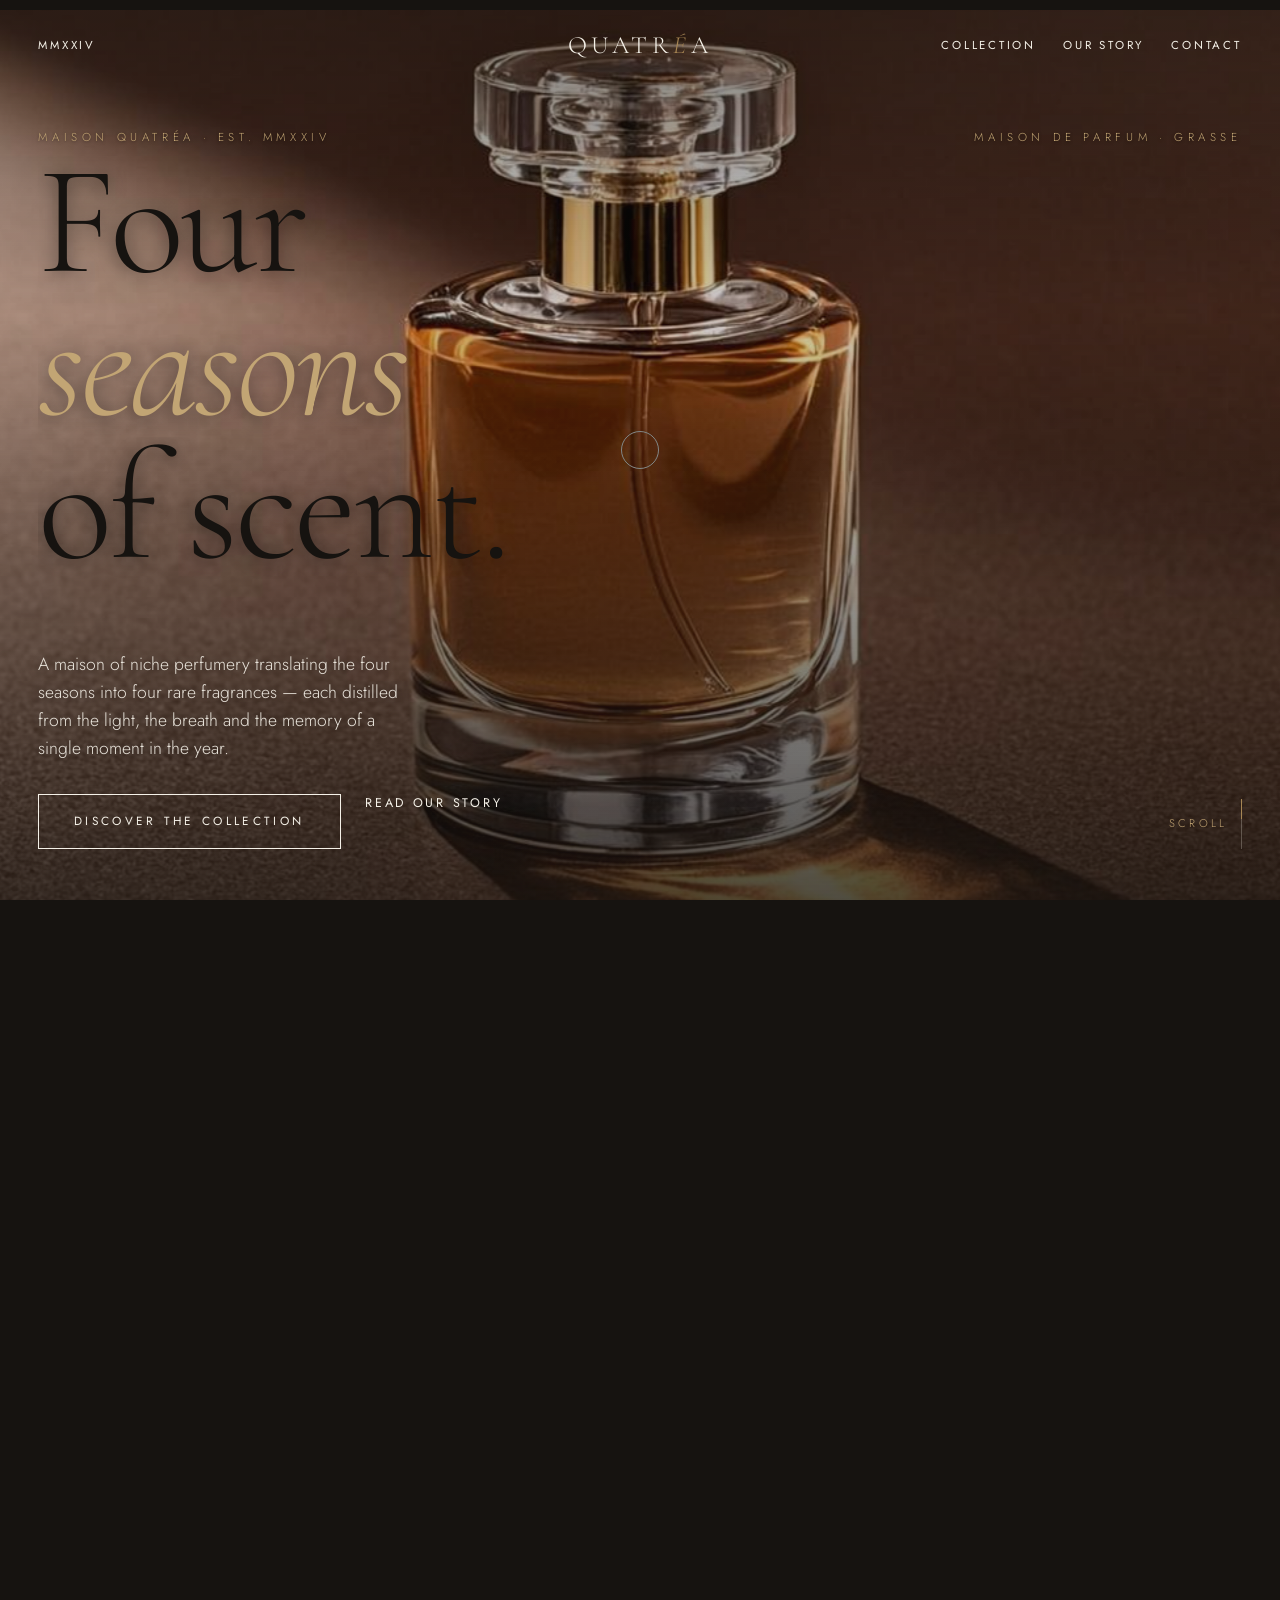
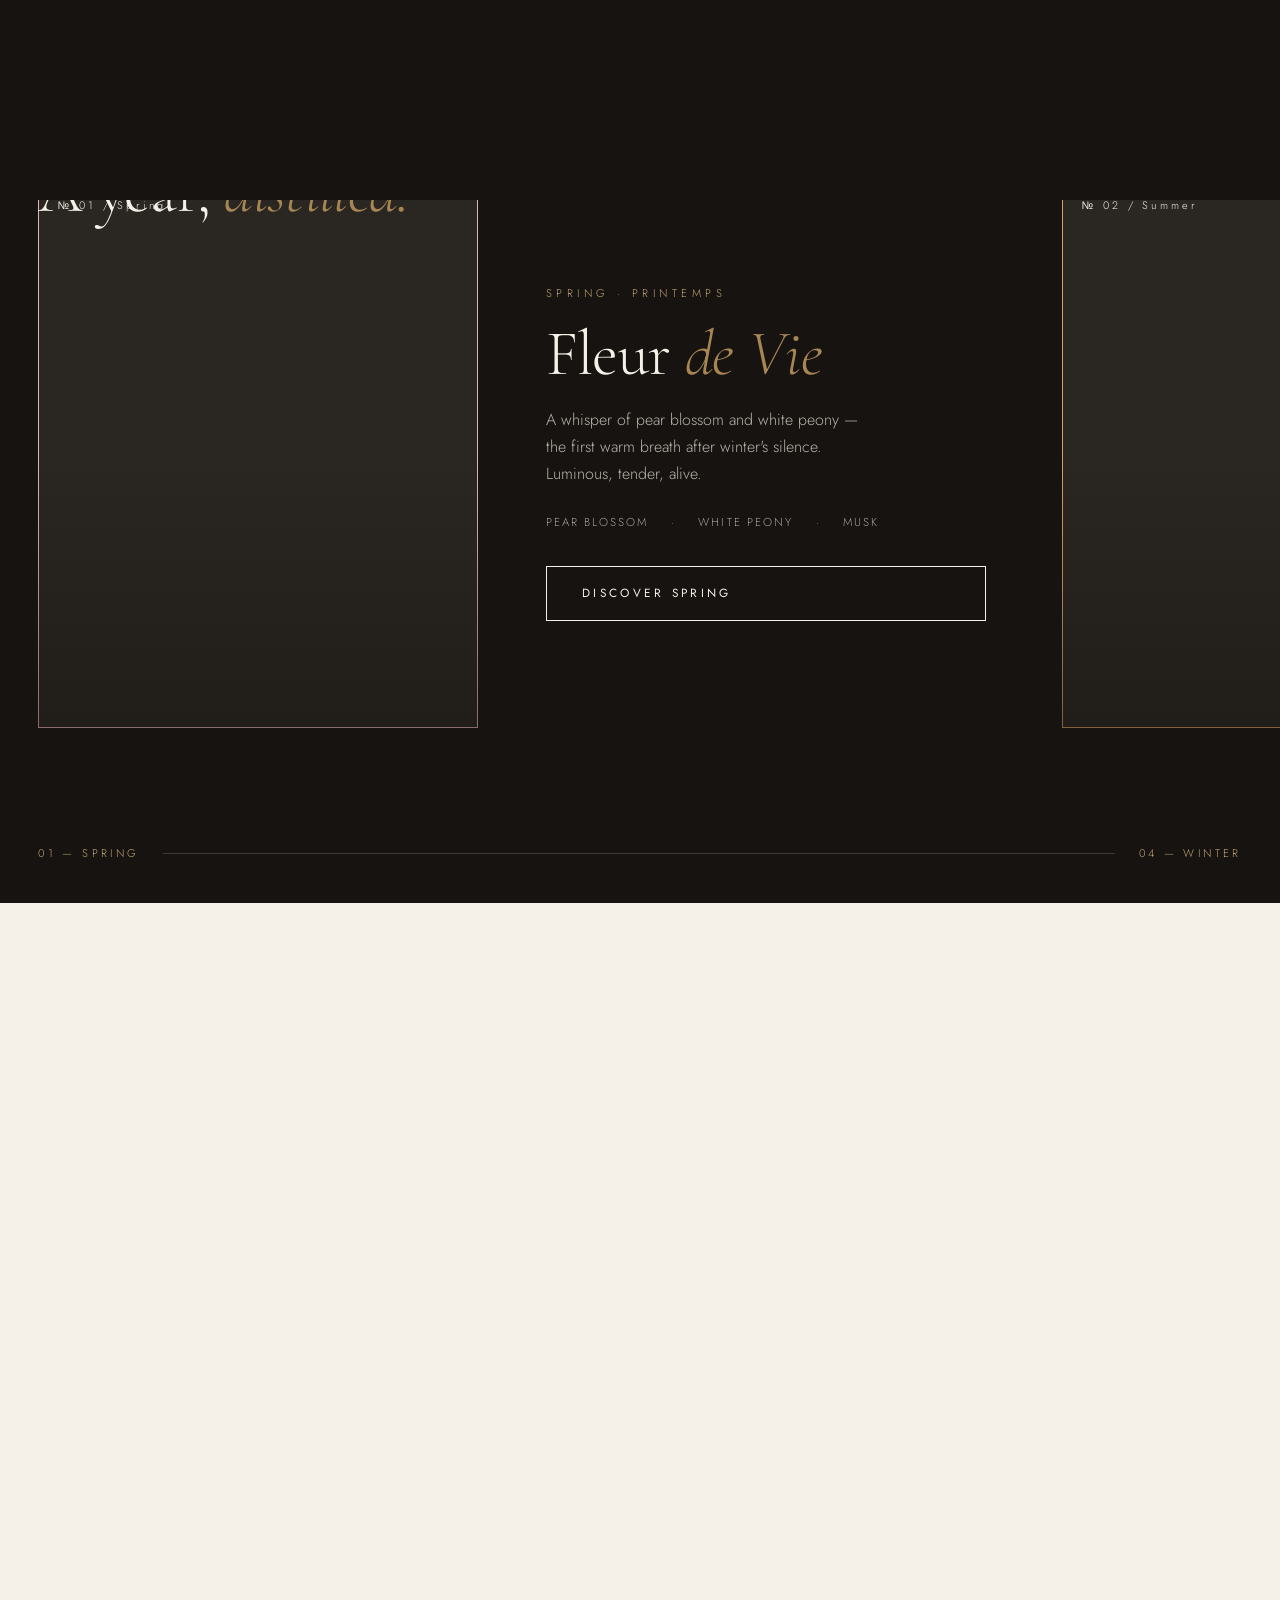
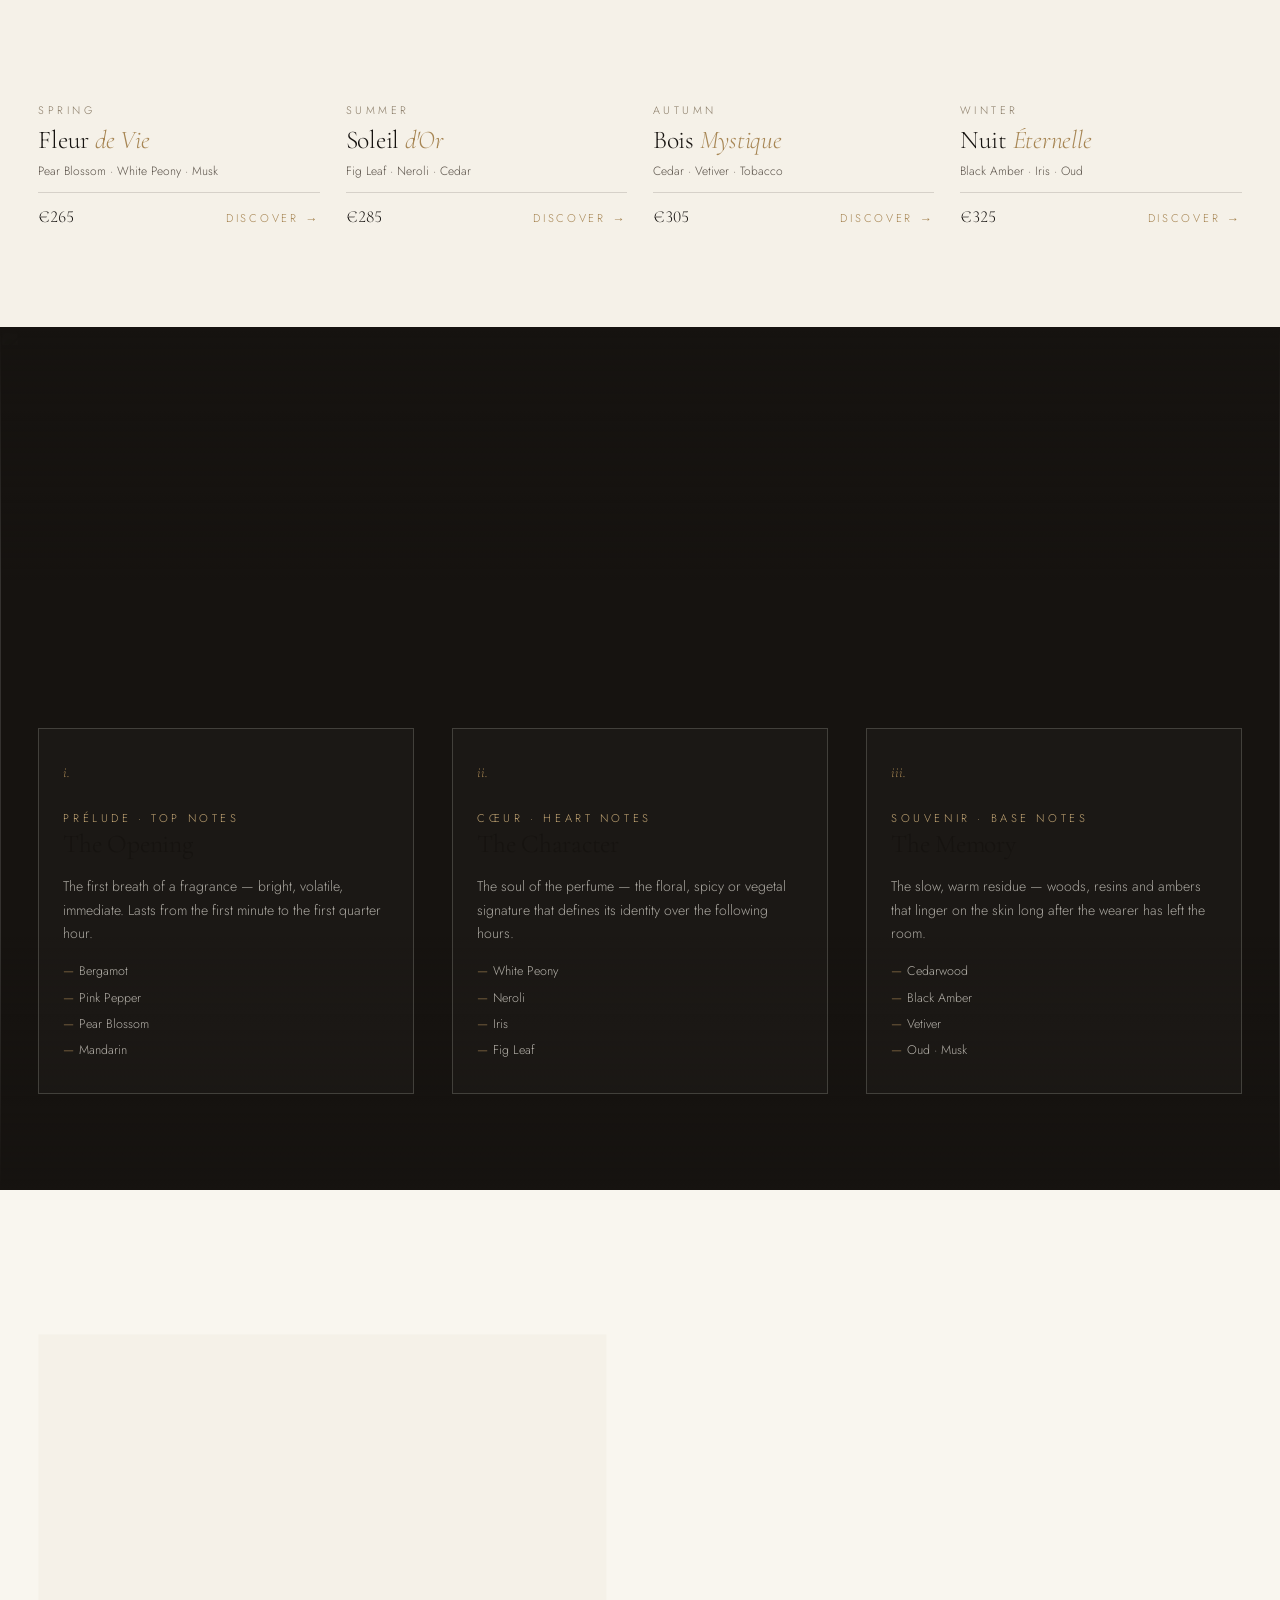
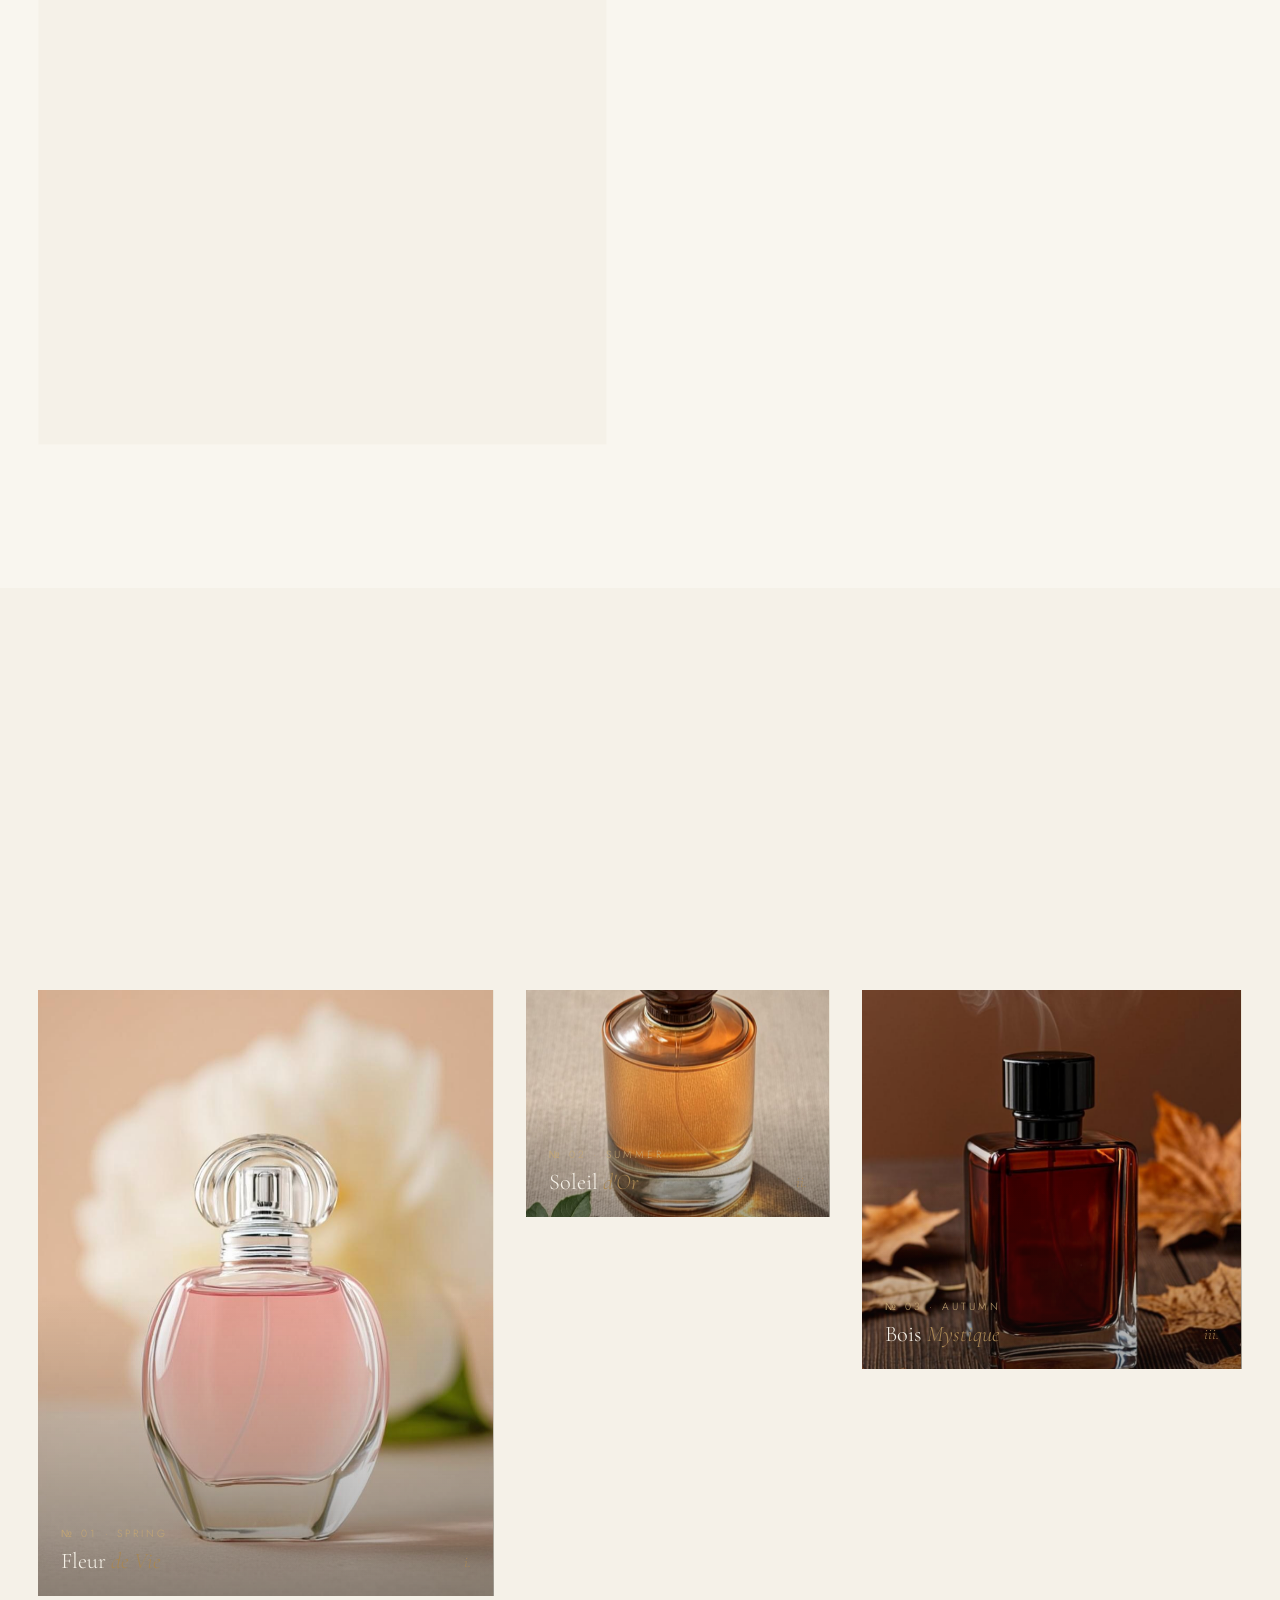
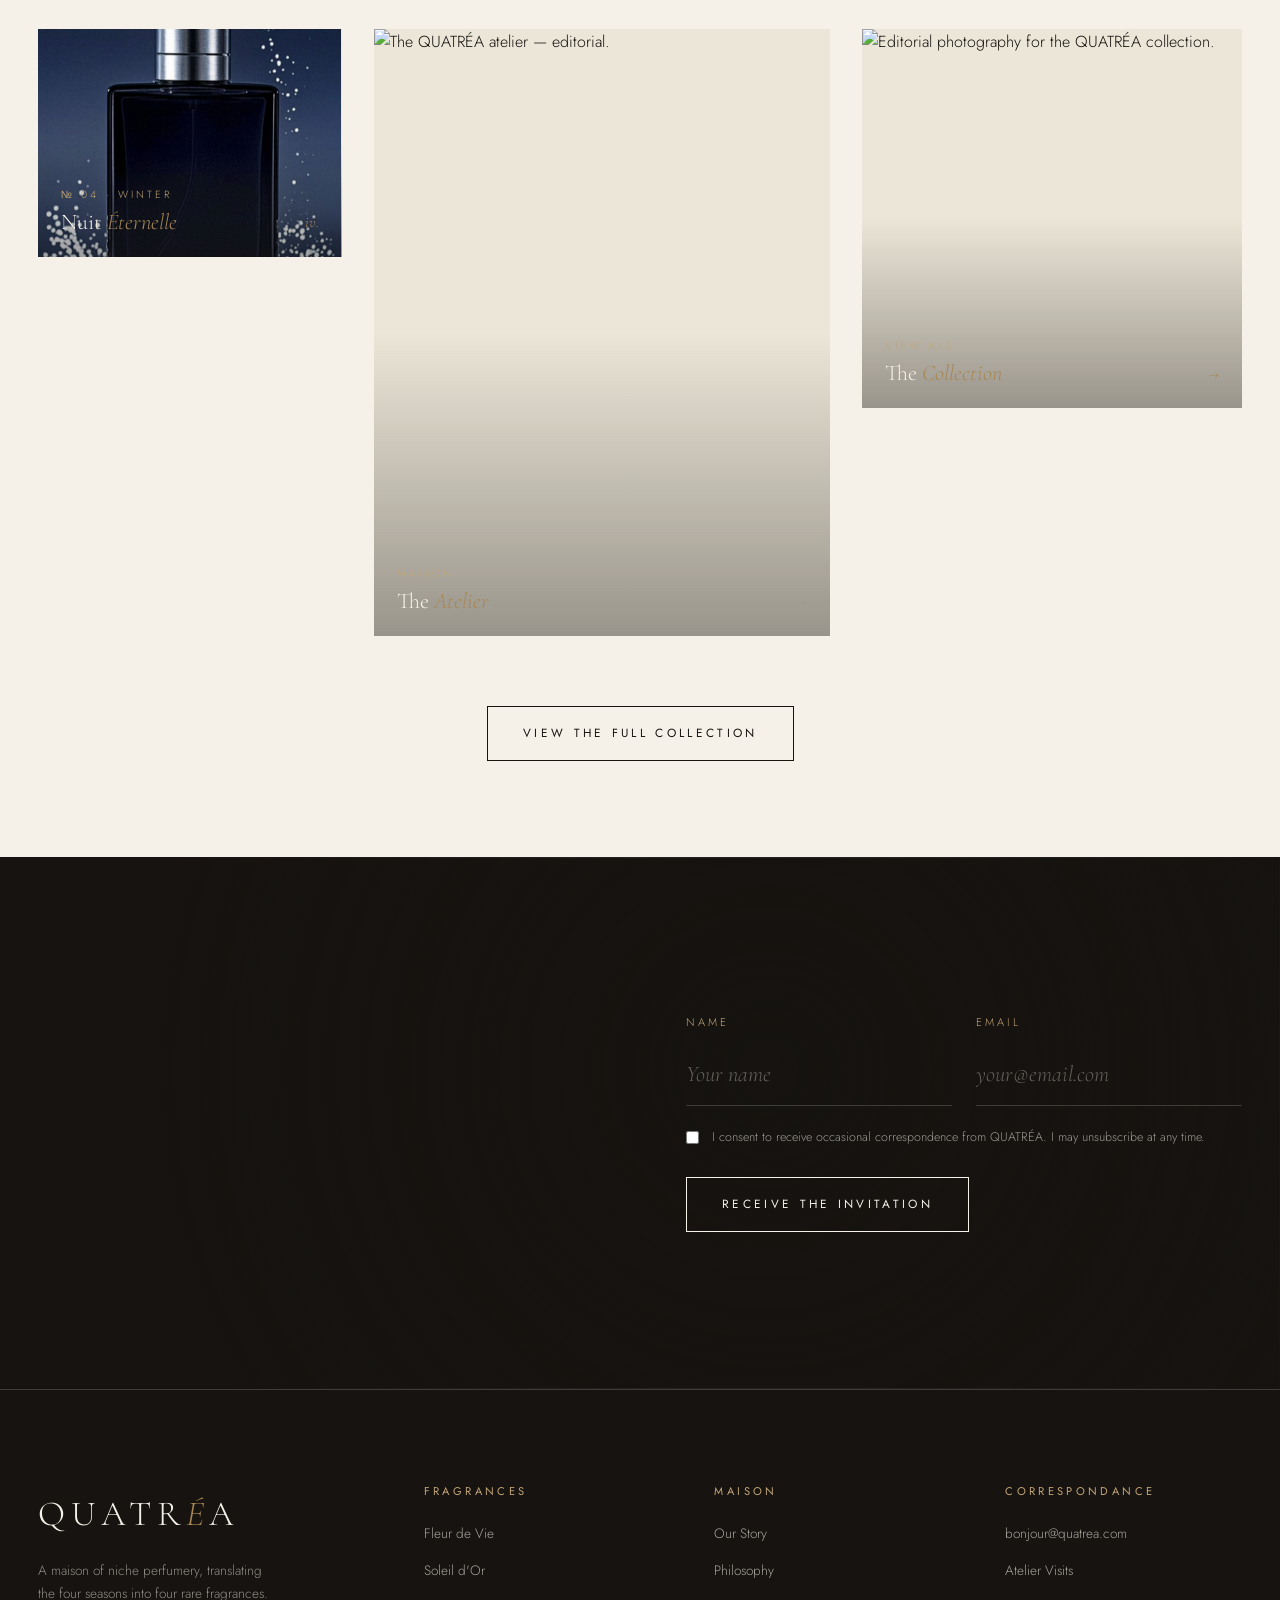
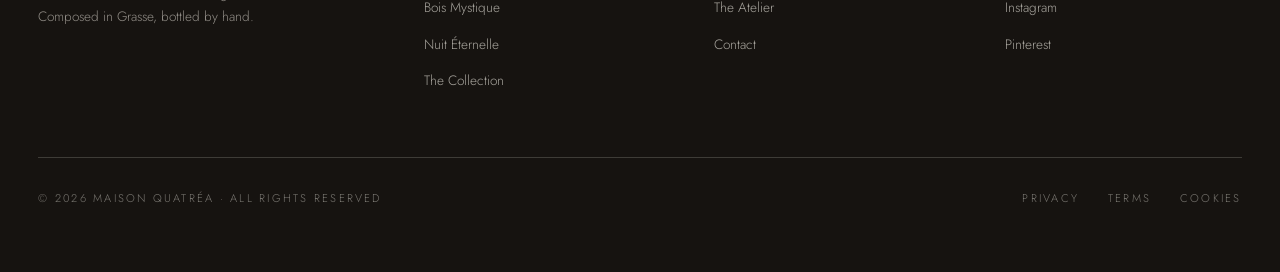
==== index.html @ cf33c958 "Initial commit" ====
<!DOCTYPE html>
<html lang="en" class="no-js">
<head>
  <meta charset="UTF-8" />
  <meta name="viewport" content="width=device-width, initial-scale=1.0" />
  <title>QUATRÉA — Four Seasons, Four Fragrances</title>
  <meta name="description" content="QUATRÉA is a maison of niche perfumery translating the four seasons into four rare fragrances: Fleur de Vie, Soleil d'Or, Bois Mystique and Nuit Éternelle." />
  <meta name="theme-color" content="#161310" />

  <!-- Open Graph -->
  <meta property="og:title" content="QUATRÉA — Maison de Parfum" />
  <meta property="og:description" content="Four seasons, four rare fragrances. A maison of niche perfumery." />
  <meta property="og:type" content="website" />

  <!-- Preconnect -->
  <link rel="preconnect" href="https://fonts.googleapis.com" />
  <link rel="preconnect" href="https://fonts.gstatic.com" crossorigin />
  <link rel="preconnect" href="https://images.unsplash.com" />

  <!-- Fonts: Cormorant Garamond (serif display), Marcellus (caps), Jost (sans body) -->
  <link href="https://fonts.googleapis.com/css2?family=Cormorant+Garamond:ital,wght@0,300;0,400;0,500;1,300;1,400&family=Marcellus&family=Jost:wght@300;400;500&display=swap" rel="stylesheet" />

  <!-- Styles -->
  <link rel="stylesheet" href="css/style.css" />
  <link rel="stylesheet" href="css/animations.css" />
  <link rel="stylesheet" href="css/responsive.css" />

  <!-- Favicon (inline SVG, monogram Q) -->
  <link rel="icon" href="data:image/svg+xml,%3Csvg xmlns='http://www.w3.org/2000/svg' viewBox='0 0 32 32'%3E%3Crect width='32' height='32' fill='%23161310'/%3E%3Ctext x='16' y='22' font-family='Georgia,serif' font-size='18' fill='%23A78654' text-anchor='middle'%3EQ%3C/text%3E%3C/svg%3E" />
</head>
<body>
  <a class="skip-link" href="#main">Skip to content</a>

  <!-- ===== Preloader ===== -->
  <div class="preloader" aria-hidden="true">
    <div class="preloader__label">Maison de Parfum</div>
    <div class="preloader__word">
      <span class="preloader__char">Q</span><span class="preloader__char">U</span><span class="preloader__char">A</span><span class="preloader__char">T</span><span class="preloader__char">R</span><span class="preloader__char preloader__accent">É</span><span class="preloader__char">A</span>
    </div>
    <div class="preloader__line"><span class="preloader__line-fill"></span></div>
    <div class="preloader__counter">000</div>
  </div>

  <!-- ===== Custom cursor ===== -->
  <div class="cursor" aria-hidden="true"></div>
  <div class="cursor-follower" aria-hidden="true"><span class="cursor-follower__label"></span></div>

  <!-- ===== Page transition overlay ===== -->
  <div class="page-transition" aria-hidden="true">
    <div class="page-transition__word">QUATR<span class="accent">É</span>A</div>
  </div>

  <!-- ===== Navigation ===== -->
  <header class="nav is-dark" id="nav">
    <div class="nav__left">
      <span class="nav__link" style="cursor: default;">MMXXIV</span>
    </div>

    <a href="index.html" class="nav__logo" aria-label="QUATRÉA home">QUATR<span style="color:var(--gold); font-style: italic;">É</span>A</a>

    <nav class="nav__right" aria-label="Primary">
      <a href="collection.html" class="nav__link">Collection</a>
      <a href="our-story.html" class="nav__link">Our Story</a>
      <a href="contact.html" class="nav__link">Contact</a>
      <button class="nav__toggle" aria-label="Open menu" aria-expanded="false">
        <span></span><span></span><span></span>
      </button>
    </nav>
  </header>

  <!-- ===== Mobile / tablet fullscreen menu ===== -->
  <div class="menu-overlay" aria-hidden="true">
    <span class="menu-overlay__close-hint">Tap a name to continue</span>
    <div class="menu-overlay__inner">
      <nav class="menu-overlay__nav" aria-label="Full menu">
        <a href="index.html" class="menu-overlay__item"><span class="num">01</span><span class="label">Home</span></a>
        <a href="spring.html" class="menu-overlay__item"><span class="num">02</span><span class="label">Spring · <span class="accent">Fleur de Vie</span></span></a>
        <a href="summer.html" class="menu-overlay__item"><span class="num">03</span><span class="label">Summer · <span class="accent">Soleil d'Or</span></span></a>
        <a href="autumn.html" class="menu-overlay__item"><span class="num">04</span><span class="label">Autumn · <span class="accent">Bois Mystique</span></span></a>
        <a href="winter.html" class="menu-overlay__item"><span class="num">05</span><span class="label">Winter · <span class="accent">Nuit Éternelle</span></span></a>
        <a href="collection.html" class="menu-overlay__item"><span class="num">06</span><span class="label">Collection</span></a>
        <a href="our-story.html" class="menu-overlay__item"><span class="num">07</span><span class="label">Our Story</span></a>
        <a href="contact.html" class="menu-overlay__item"><span class="num">08</span><span class="label">Contact</span></a>
      </nav>
      <div class="menu-overlay__meta">
        <div class="row"><span>Maison QUATRÉA</span><a href="mailto:bonjour@quatrea.com">bonjour@quatrea.com</a></div>
        <div class="row"><span>Atelier</span><span>14 Rue des Senteurs, Grasse — France</span></div>
        <div class="row"><span>Suivez-nous</span><a href="#">Instagram · Pinterest</a></div>
      </div>
    </div>
  </div>

  <main id="main">

    <!-- ===== 1. Hero ===== -->
    <section class="hero" aria-label="Introduction">
      <div class="hero__media">
        <img src="assets/img/hero-bottle.png" alt="A QUATRÉA perfume bottle lit dramatically against a dark background." loading="eager" decoding="async" />
      </div>

      <div class="hero__top">
        <span class="hero__eyebrow">Maison QUATRÉA · Est. MMXXIV</span>
        <span class="hero__eyebrow">Maison de Parfum · Grasse</span>
      </div>

      <div class="hero__inner">
        <h1 class="hero__title">
          <span class="line"><span class="word">Four</span></span>
          <span class="line"><span class="word"><em class="accent">seasons</em></span></span>
          <span class="line"><span class="word">of scent.</span></span>
        </h1>

        <div class="hero__bottom">
          <div>
            <p class="hero__sub">A maison of niche perfumery translating the four seasons into four rare fragrances — each distilled from the light, the breath and the memory of a single moment in the year.</p>
            <div class="hero__cta" style="margin-top: 2rem;">
              <a href="collection.html" class="btn btn--light magnetic" data-magnet="0.25"><span class="magnetic__inner">Discover the Collection</span></a>
              <a href="our-story.html" class="btn btn--ghost btn--light link-underline link-underline--light" style="border:none;padding:0;">Read our story</a>
            </div>
          </div>

          <div class="hero__scroll-cue">
            <span>Scroll</span>
            <span class="bar"></span>
          </div>
        </div>
      </div>

      <div class="hero__corner">
        № 001 — MMXXIV<br />
        Grasse · France
      </div>
    </section>

    <!-- ===== 2. Marquee strip ===== -->
    <div class="marquee" aria-hidden="true">
      <div class="marquee__track">
        <div class="marquee__item">QUATRÉA <span class="dot"></span> <span class="italic">Fleur de Vie</span> <span class="dot"></span> Soleil d'Or <span class="dot"></span> <span class="italic">Bois Mystique</span> <span class="dot"></span> Nuit Éternelle <span class="dot"></span> </div>
        <div class="marquee__item">QUATRÉA <span class="dot"></span> <span class="italic">Fleur de Vie</span> <span class="dot"></span> Soleil d'Or <span class="dot"></span> <span class="italic">Bois Mystique</span> <span class="dot"></span> Nuit Éternelle <span class="dot"></span> </div>
      </div>
    </div>

    <!-- ===== 3. Intro / brand statement ===== -->
    <section class="section intro">
      <div class="container container--wide">
        <div class="intro__grid">
          <div class="intro__num">№ 01 — The Maison</div>

          <h2 class="intro__statement">
            <span class="split-line"><span class="split-line__inner">Each QUATRÉA fragrance is a</span></span>
            <span class="split-line"><span class="split-line__inner"><em class="accent">love letter</em> to a single season —</span></span>
            <span class="split-line"><span class="split-line__inner">its light, its breath, its colour,</span></span>
            <span class="split-line"><span class="split-line__inner">and its <em class="accent">memory.</em></span></span>
          </h2>

          <aside class="intro__side">
            <p class="intro__paragraph">Founded in Grasse — the historic capital of perfumery — QUATRÉA is a small maison devoted to a single, patient idea: that every season carries its own scent, and that scent deserves to be honoured with rare materials and unhurried craft.</p>
            <p class="intro__paragraph">Our four fragrances are composed in limited quantities, aged in glass for a full lunar cycle, and bottled by hand.</p>
            <p class="intro__signature">— La Maison QUATRÉA</p>
          </aside>
        </div>
      </div>
    </section>

    <!-- ===== 4. Seasons horizontal scroll ===== -->
    <section class="seasons" id="seasons" aria-label="The four seasons">
      <div class="seasons__pin">
        <div class="seasons__header">
          <span class="section-tag">The Four Seasons</span>
          <h2 class="h2 text-light" style="margin-top: 1rem;">A year, <em class="serif italic" style="color: var(--gold);">distilled.</em></h2>
        </div>

        <div class="seasons__track">

          <!-- Spring -->
          <article class="season-panel season-panel--spring">
            <div class="season-panel__media">
              <span class="season-panel__index">№ 01 / Spring</span>
              <img src="https://images.unsplash.com/photo-1490750967868-88aa4486c946?auto=format&fit=crop&w=1400&q=85" alt="Soft pink blossoms in early spring light." loading="lazy" />
            </div>
            <div class="season-panel__content">
              <span class="season-panel__season">Spring · Printemps</span>
              <h3 class="season-panel__name">Fleur <em class="accent">de Vie</em></h3>
              <p class="season-panel__desc">A whisper of pear blossom and white peony — the first warm breath after winter's silence. Luminous, tender, alive.</p>
              <div class="season-panel__notes">
                <span>Pear Blossom</span><span>White Peony</span><span>Musk</span>
              </div>
              <a href="spring.html" class="btn btn--light magnetic" data-magnet="0.2" style="margin-top: 1rem;"><span class="magnetic__inner">Discover Spring</span></a>
            </div>
          </article>

          <!-- Summer -->
          <article class="season-panel season-panel--summer">
            <div class="season-panel__media">
              <span class="season-panel__index">№ 02 / Summer</span>
              <img src="https://images.unsplash.com/photo-1500382017468-9049fed747ef?auto=format&fit=crop&w=1400&q=85" alt="Sun-drenched golden field at the height of summer." loading="lazy" />
            </div>
            <div class="season-panel__content">
              <span class="season-panel__season">Summer · Été</span>
              <h3 class="season-panel__name">Soleil <em class="accent">d'Or</em></h3>
              <p class="season-panel__desc">Sun-warmed fig leaf and golden neroli — the slow heat of a Mediterranean afternoon, distilled into a single drop.</p>
              <div class="season-panel__notes">
                <span>Fig Leaf</span><span>Neroli</span><span>Cedar</span>
              </div>
              <a href="summer.html" class="btn btn--light magnetic" data-magnet="0.2" style="margin-top: 1rem;"><span class="magnetic__inner">Discover Summer</span></a>
            </div>
          </article>

          <!-- Autumn -->
          <article class="season-panel season-panel--autumn">
            <div class="season-panel__media">
              <span class="season-panel__index">№ 03 / Autumn</span>
              <img src="https://images.unsplash.com/photo-1507371341162-763b5e419408?auto=format&fit=crop&w=1400&q=85" alt="Amber autumn leaves catching low golden light." loading="lazy" />
            </div>
            <div class="season-panel__content">
              <span class="season-panel__season">Autumn · Automne</span>
              <h3 class="season-panel__name">Bois <em class="accent">Mystique</em></h3>
              <p class="season-panel__desc">Burnt cedar and smoked vetiver — the hush of leaves returning to the earth. Deep, contemplative, grounded.</p>
              <div class="season-panel__notes">
                <span>Cedar</span><span>Vetiver</span><span>Tobacco</span>
              </div>
              <a href="autumn.html" class="btn btn--light magnetic" data-magnet="0.2" style="margin-top: 1rem;"><span class="magnetic__inner">Discover Autumn</span></a>
            </div>
          </article>

          <!-- Winter -->
          <article class="season-panel season-panel--winter">
            <div class="season-panel__media">
              <span class="season-panel__index">№ 04 / Winter</span>
              <img src="https://images.unsplash.com/photo-1457269449834-928af64c684d?auto=format&fit=crop&w=1400&q=85" alt="A dark, atmospheric winter scene." loading="lazy" />
            </div>
            <div class="season-panel__content">
              <span class="season-panel__season">Winter · Hiver</span>
              <h3 class="season-panel__name">Nuit <em class="accent">Éternelle</em></h3>
              <p class="season-panel__desc">Black amber and frosted iris — the quiet elegance of a winter midnight. A scent that lingers like a held breath.</p>
              <div class="season-panel__notes">
                <span>Black Amber</span><span>Iris</span><span>Oud</span>
              </div>
              <a href="winter.html" class="btn btn--light magnetic" data-magnet="0.2" style="margin-top: 1rem;"><span class="magnetic__inner">Discover Winter</span></a>
            </div>
          </article>

        </div>

        <div class="seasons__progress">
          <span class="seasons__progress-label">01 — SPRING</span>
          <div class="seasons__progress-track"><span class="seasons__progress-fill"></span></div>
          <span class="seasons__progress-label">04 — WINTER</span>
        </div>
      </div>
    </section>

    <!-- ===== 5. Bottle showcase ===== -->
    <section class="section bottles" aria-label="The four fragrances">
      <div class="container container--wide">
        <div class="bottles__header">
          <div>
            <span class="section-tag" data-reveal="up">№ 02 — The Fragrances</span>
            <h2 class="bottles__title" style="margin-top: 1rem;" data-reveal="up" data-reveal-delay="0.05">Four bottles, <em class="accent">one year.</em></h2>
          </div>
          <p class="bottles__intro" data-reveal="up" data-reveal-delay="0.1">Each fragrance is composed from rare natural extracts, aged in glass, and bottled by hand at our atelier in Grasse. Available in 50ml and 100ml Eau de Parfum.</p>
        </div>

        <div class="bottles__grid">

          <!-- Fleur de Vie -->
          <a href="spring.html" class="bottle" data-cursor="View">
            <div class="bottle__media img-mask">
              <span class="bottle__tag">№ 01</span>
              <img src="assets/img/bottle-spring.png" alt="Fleur de Vie — a clear glass perfume bottle with pale pink liquid." loading="lazy" />
            </div>
            <span class="bottle__season">Spring</span>
            <h3 class="bottle__name">Fleur <em class="accent">de Vie</em></h3>
            <p class="bottle__notes">Pear Blossom · White Peony · Musk</p>
            <div class="bottle__meta">
              <span class="bottle__price numeric">€265</span>
              <span class="bottle__link">Discover <span style="font-size:1.1em;">→</span></span>
            </div>
          </a>

          <!-- Soleil d'Or -->
          <a href="summer.html" class="bottle" data-cursor="View">
            <div class="bottle__media img-mask">
              <span class="bottle__tag">№ 02</span>
              <img src="assets/img/bottle-summer.png" alt="Soleil d'Or — an amber glass perfume bottle with golden liquid." loading="lazy" />
            </div>
            <span class="bottle__season">Summer</span>
            <h3 class="bottle__name">Soleil <em class="accent">d'Or</em></h3>
            <p class="bottle__notes">Fig Leaf · Neroli · Cedar</p>
            <div class="bottle__meta">
              <span class="bottle__price numeric">€285</span>
              <span class="bottle__link">Discover <span style="font-size:1.1em;">→</span></span>
            </div>
          </a>

          <!-- Bois Mystique -->
          <a href="autumn.html" class="bottle" data-cursor="View">
            <div class="bottle__media img-mask">
              <span class="bottle__tag">№ 03</span>
              <img src="assets/img/bottle-autumn.png" alt="Bois Mystique — a dark amber glass perfume bottle on walnut wood." loading="lazy" />
            </div>
            <span class="bottle__season">Autumn</span>
            <h3 class="bottle__name">Bois <em class="accent">Mystique</em></h3>
            <p class="bottle__notes">Cedar · Vetiver · Tobacco</p>
            <div class="bottle__meta">
              <span class="bottle__price numeric">€305</span>
              <span class="bottle__link">Discover <span style="font-size:1.1em;">→</span></span>
            </div>
          </a>

          <!-- Nuit Éternelle -->
          <a href="winter.html" class="bottle" data-cursor="View">
            <div class="bottle__media img-mask">
              <span class="bottle__tag">№ 04</span>
              <img src="assets/img/bottle-winter.png" alt="Nuit Éternelle — a matte black glass perfume bottle against midnight blue." loading="lazy" />
            </div>
            <span class="bottle__season">Winter</span>
            <h3 class="bottle__name">Nuit <em class="accent">Éternelle</em></h3>
            <p class="bottle__notes">Black Amber · Iris · Oud</p>
            <div class="bottle__meta">
              <span class="bottle__price numeric">€325</span>
              <span class="bottle__link">Discover <span style="font-size:1.1em;">→</span></span>
            </div>
          </a>

        </div>
      </div>
    </section>

    <!-- ===== 6. Fragrance notes pyramid ===== -->
    <section class="section notes" aria-label="The structure of a QUATRÉA fragrance">
      <div class="notes__bg" aria-hidden="true">
        <img src="https://images.unsplash.com/photo-1521575107034-e0fa0b594529?auto=format&fit=crop&w=1800&q=80" alt="" loading="lazy" />
      </div>
      <div class="container container--wide notes__inner">
        <div class="notes__header">
          <div>
            <span class="section-tag" data-reveal="up">№ 03 — The Architecture</span>
            <h2 class="notes__title" style="margin-top: 1rem;" data-reveal="up" data-reveal-delay="0.05">A fragrance has <em class="accent">three voices.</em></h2>
          </div>
          <p class="notes__intro" data-reveal="up" data-reveal-delay="0.1">Every QUATRÉA perfume unfolds in three movements — a luminous opening, a beating heart, and a slow, lingering memory. Together they form a scent that lives for hours, and remembers for longer.</p>
        </div>

        <div class="notes__grid">
          <article class="note-card">
            <span class="note-card__num">i.</span>
            <span class="note-card__layer">Prélude · Top Notes</span>
            <h3 class="note-card__title">The Opening</h3>
            <p class="note-card__desc">The first breath of a fragrance — bright, volatile, immediate. Lasts from the first minute to the first quarter hour.</p>
            <ul class="note-card__list">
              <li>Bergamot</li>
              <li>Pink Pepper</li>
              <li>Pear Blossom</li>
              <li>Mandarin</li>
            </ul>
          </article>

          <article class="note-card">
            <span class="note-card__num">ii.</span>
            <span class="note-card__layer">Cœur · Heart Notes</span>
            <h3 class="note-card__title">The Character</h3>
            <p class="note-card__desc">The soul of the perfume — the floral, spicy or vegetal signature that defines its identity over the following hours.</p>
            <ul class="note-card__list">
              <li>White Peony</li>
              <li>Neroli</li>
              <li>Iris</li>
              <li>Fig Leaf</li>
            </ul>
          </article>

          <article class="note-card">
            <span class="note-card__num">iii.</span>
            <span class="note-card__layer">Souvenir · Base Notes</span>
            <h3 class="note-card__title">The Memory</h3>
            <p class="note-card__desc">The slow, warm residue — woods, resins and ambers that linger on the skin long after the wearer has left the room.</p>
            <ul class="note-card__list">
              <li>Cedarwood</li>
              <li>Black Amber</li>
              <li>Vetiver</li>
              <li>Oud · Musk</li>
            </ul>
          </article>
        </div>
      </div>
    </section>

    <!-- ===== 7. Philosophy ===== -->
    <section class="philosophy" aria-label="Our philosophy">
      <div class="container container--wide">
        <div class="philosophy__grid">
          <div class="philosophy__media img-mask">
            <img src="https://images.unsplash.com/photo-1485231183945-fffde7cc051e?auto=format&fit=crop&w=1200&q=85" alt="A perfumer at work, hands holding a glass vial." loading="lazy" />
            <span class="philosophy__caption">Atelier · Grasse</span>
          </div>

          <div class="philosophy__content">
            <span class="section-tag" data-reveal="up">№ 04 — Our Philosophy</span>
            <blockquote class="philosophy__quote" data-reveal="up" data-reveal-delay="0.05">
              "A fragrance is not made of essences alone — it is made of the <em class="accent">season it remembers.</em> We do not invent perfumes; we merely listen to the year, and give it a voice."
            </blockquote>
            <p class="philosophy__text" data-reveal="up" data-reveal-delay="0.1">Each composition begins in the field — with a blossom, a leaf, a piece of bark — and ends in a hand-numbered bottle. We work in small batches, with patience as our only luxury.</p>
            <div class="philosophy__author" data-reveal="up" data-reveal-delay="0.15">
              <span class="name">Hélène Mercier</span>
              Founder &amp; Master Perfumer
            </div>
            <a href="our-story.html" class="link-underline" data-reveal="up" data-reveal-delay="0.2">Read the full story</a>
          </div>
        </div>
      </div>
    </section>

    <!-- ===== 8. Collection showcase ===== -->
    <section class="section collection" aria-label="Collection showcase">
      <div class="container container--wide">
        <div class="collection__header">
          <div>
            <span class="section-tag" data-reveal="up">№ 05 — The Collection</span>
            <h2 class="collection__title" style="margin-top: 1rem;" data-reveal="up" data-reveal-delay="0.05">A year in <em class="accent">four chapters.</em></h2>
          </div>
          <p class="collection__intro" data-reveal="up" data-reveal-delay="0.1">A curated selection from the QUATRÉA atelier — each fragrance an invitation to revisit a single moment of the year.</p>
        </div>

        <div class="collection__row">
          <a href="spring.html" class="collection__cell collection__cell--tall" data-cursor="View">
            <img src="assets/img/bottle-spring.png" alt="Fleur de Vie — spring fragrance presentation." loading="lazy" />
            <div class="collection__cell-meta">
              <div>
                <div class="collection__cell-season">№ 01 · Spring</div>
                <div class="collection__cell-name">Fleur <em class="accent">de Vie</em></div>
              </div>
              <span class="collection__cell-num">i.</span>
            </div>
          </a>
          <a href="summer.html" class="collection__cell collection__cell--wide" data-cursor="View">
            <img src="assets/img/bottle-summer.png" alt="Soleil d'Or — summer fragrance presentation." loading="lazy" />
            <div class="collection__cell-meta">
              <div>
                <div class="collection__cell-season">№ 02 · Summer</div>
                <div class="collection__cell-name">Soleil <em class="accent">d'Or</em></div>
              </div>
              <span class="collection__cell-num">ii.</span>
            </div>
          </a>
          <a href="autumn.html" class="collection__cell collection__cell--square" data-cursor="View">
            <img src="assets/img/bottle-autumn.png" alt="Bois Mystique — autumn fragrance presentation." loading="lazy" />
            <div class="collection__cell-meta">
              <div>
                <div class="collection__cell-season">№ 03 · Autumn</div>
                <div class="collection__cell-name">Bois <em class="accent">Mystique</em></div>
              </div>
              <span class="collection__cell-num">iii.</span>
            </div>
          </a>
        </div>

        <div class="collection__row collection__row--alt">
          <a href="winter.html" class="collection__cell collection__cell--wide" data-cursor="View">
            <img src="assets/img/bottle-winter.png" alt="Nuit Éternelle — winter fragrance presentation." loading="lazy" />
            <div class="collection__cell-meta">
              <div>
                <div class="collection__cell-season">№ 04 · Winter</div>
                <div class="collection__cell-name">Nuit <em class="accent">Éternelle</em></div>
              </div>
              <span class="collection__cell-num">iv.</span>
            </div>
          </a>
          <a href="our-story.html" class="collection__cell collection__cell--tall" data-cursor="Story">
            <img src="https://images.unsplash.com/photo-1469334031218-e382a71b716b?auto=format&fit=crop&w=900&q=85" alt="The QUATRÉA atelier — editorial." loading="lazy" />
            <div class="collection__cell-meta">
              <div>
                <div class="collection__cell-season">Maison</div>
                <div class="collection__cell-name">The <em class="accent">Atelier</em></div>
              </div>
              <span class="collection__cell-num">·</span>
            </div>
          </a>
          <a href="collection.html" class="collection__cell collection__cell--square" data-cursor="All">
            <img src="https://images.unsplash.com/photo-1490481651871-ab68de25d43d?auto=format&fit=crop&w=900&q=85" alt="Editorial photography for the QUATRÉA collection." loading="lazy" />
            <div class="collection__cell-meta">
              <div>
                <div class="collection__cell-season">View All</div>
                <div class="collection__cell-name">The <em class="accent">Collection</em></div>
              </div>
              <span class="collection__cell-num">→</span>
            </div>
          </a>
        </div>

        <div class="collection__cta">
          <a href="collection.html" class="btn magnetic" data-magnet="0.25"><span class="magnetic__inner">View the Full Collection</span></a>
        </div>
      </div>
    </section>

    <!-- ===== 9. Newsletter ===== -->
    <section class="newsletter" aria-label="Newsletter subscription">
      <div class="newsletter__bg" aria-hidden="true">
        <img src="https://images.unsplash.com/photo-1483921020237-2ff51e8e4b22?auto=format&fit=crop&w=1800&q=80" alt="" loading="lazy" />
      </div>
      <div class="container container--wide">
        <div class="newsletter__inner">
          <div>
            <span class="section-tag" data-reveal="up">№ 06 — The List</span>
            <h2 class="newsletter__title" data-reveal="up" data-reveal-delay="0.05">An invitation, <em class="accent">in advance.</em></h2>
            <p class="newsletter__desc" data-reveal="up" data-reveal-delay="0.1">Join the QUATRÉA list to receive private previews, atelier dispatches and the first invitation to each seasonal release — before it is offered to the world.</p>
          </div>

          <form class="newsletter__form" novalidate>
            <div class="newsletter__row">
              <div class="newsletter__field">
                <label for="nl-name">Name</label>
                <input type="text" id="nl-name" name="name" placeholder="Your name" autocomplete="given-name" />
              </div>
              <div class="newsletter__field">
                <label for="nl-email">Email</label>
                <input type="email" id="nl-email" name="email" placeholder="your@email.com" required autocomplete="email" />
              </div>
            </div>
            <label class="newsletter__check">
              <input type="checkbox" required />
              <span>I consent to receive occasional correspondence from QUATRÉA. I may unsubscribe at any time.</span>
            </label>
            <div class="newsletter__submit-row">
              <button type="submit" class="btn btn--light magnetic" data-magnet="0.2"><span class="magnetic__inner">Receive the Invitation</span></button>
              <span class="newsletter__success">Merci. Your invitation is on its way.</span>
            </div>
          </form>
        </div>
      </div>
    </section>

  </main>

  <!-- ===== 10. Footer ===== -->
  <footer class="footer">
    <div class="container container--wide">
      <div class="footer__top">
        <div class="footer__brand">
          <div class="footer__logo">QUATR<span class="accent">É</span>A</div>
          <p class="footer__tagline">A maison of niche perfumery, translating the four seasons into four rare fragrances. Composed in Grasse, bottled by hand.</p>
        </div>

        <div class="footer__col">
          <h4>Fragrances</h4>
          <ul>
            <li><a href="spring.html">Fleur de Vie</a></li>
            <li><a href="summer.html">Soleil d'Or</a></li>
            <li><a href="autumn.html">Bois Mystique</a></li>
            <li><a href="winter.html">Nuit Éternelle</a></li>
            <li><a href="collection.html">The Collection</a></li>
          </ul>
        </div>

        <div class="footer__col">
          <h4>Maison</h4>
          <ul>
            <li><a href="our-story.html">Our Story</a></li>
            <li><a href="our-story.html#philosophy">Philosophy</a></li>
            <li><a href="our-story.html#atelier">The Atelier</a></li>
            <li><a href="contact.html">Contact</a></li>
          </ul>
        </div>

        <div class="footer__col">
          <h4>Correspondance</h4>
          <ul>
            <li><a href="mailto:bonjour@quatrea.com">bonjour@quatrea.com</a></li>
            <li><a href="contact.html">Atelier Visits</a></li>
            <li><a href="#">Instagram</a></li>
            <li><a href="#">Pinterest</a></li>
          </ul>
        </div>
      </div>

      <div class="footer__bottom">
        <span>© <span data-year>2024</span> Maison QUATRÉA · All rights reserved</span>
        <div class="footer__legal">
          <a href="#">Privacy</a>
          <a href="#">Terms</a>
          <a href="#">Cookies</a>
        </div>
      </div>
    </div>
  </footer>

  <!-- ===== Scripts (deferred, in dependency order) ===== -->
  <script src="https://cdn.jsdelivr.net/npm/gsap@3.12.5/dist/gsap.min.js" defer></script>
  <script src="https://cdn.jsdelivr.net/npm/gsap@3.12.5/dist/ScrollTrigger.min.js" defer></script>
  <script src="https://cdn.jsdelivr.net/npm/lenis@1.1.14/dist/lenis.min.js" defer></script>

  <script src="js/smooth-scroll.js" defer></script>
  <script src="js/main.js" defer></script>
  <script src="js/animations.js" defer></script>
  <script src="js/interactions.js" defer></script>

  <script>
    // Mark JS-enabled
    document.documentElement.classList.remove("no-js");
    document.documentElement.classList.add("js");
    // Update toggle aria on click
    document.addEventListener("DOMContentLoaded", function () {
      var toggle = document.querySelector(".nav__toggle");
      if (toggle) {
        toggle.addEventListener("click", function () {
          var open = document.querySelector(".menu-overlay").classList.contains("is-open");
          toggle.setAttribute("aria-expanded", open ? "true" : "false");
        });
      }
    });
  </script>
</body>
</html>
---- css/style.css ----
/* =====================================================================
   QUATRÉA — Luxury Perfume Brand
   style.css — Design system, base, typography, layout & components
   ===================================================================== */

/* -----------------------------------------------------------------
   1. Design Tokens
   ----------------------------------------------------------------- */
:root {
  /* Brand palette — warm editorial */
  --cream:        #F5F1E8;
  --bone:         #ECE6D8;
  --paper:        #F9F6EF;
  --ink:          #161310;
  --charcoal:     #2A2622;
  --smoke:        #5A5249;
  --taupe:        #897B66;
  --gold:         #A78654;
  --gold-soft:    #C2A574;
  --gold-deep:    #7E6238;
  --line:         rgba(22, 19, 16, 0.14);
  --line-light:   rgba(245, 241, 232, 0.18);

  /* Seasonal accents */
  --spring: #E4B6B6;     /* blossom rose */
  --spring-deep: #8E5A5A;
  --summer: #D9A35F;     /* amber gold */
  --summer-deep: #9B6523;
  --autumn: #B5683A;     /* burnt copper */
  --autumn-deep: #6F2E15;
  --winter: #8DA3BC;     /* frost blue */
  --winter-deep: #1E2E47;

  /* Typography */
  --font-serif:   "Cormorant Garamond", "Times New Roman", serif;
  --font-display: "Marcellus", "Cormorant Garamond", serif;
  --font-sans:    "Jost", "Helvetica Neue", Arial, sans-serif;

  /* Type scale (fluid) */
  --t-eyebrow: 0.7rem;
  --t-body: 1rem;
  --t-lead: clamp(1.05rem, 0.95rem + 0.5vw, 1.25rem);
  --t-h4: clamp(1.1rem, 1rem + 0.6vw, 1.5rem);
  --t-h3: clamp(1.5rem, 1.2rem + 1.4vw, 2.4rem);
  --t-h2: clamp(2.2rem, 1.6rem + 3vw, 4rem);
  --t-h1: clamp(3rem, 2rem + 5vw, 6.5rem);
  --t-display: clamp(4rem, 2.5rem + 9vw, 12rem);

  /* Spacing */
  --s-xs: 0.5rem;
  --s-sm: 1rem;
  --s-md: 2rem;
  --s-lg: 4rem;
  --s-xl: 7rem;
  --s-2xl: 11rem;

  /* Layout */
  --container: 1440px;
  --container-narrow: 920px;
  --container-wide: 1640px;
  --gutter: clamp(1.25rem, 0.8rem + 2vw, 3rem);

  /* Motion */
  --ease-lux: cubic-bezier(0.16, 1, 0.3, 1);
  --ease-out: cubic-bezier(0.22, 0.61, 0.36, 1);
  --ease-in-out: cubic-bezier(0.65, 0, 0.35, 1);
  --dur-fast: 0.4s;
  --dur-med: 0.8s;
  --dur-slow: 1.4s;

  /* Z-index */
  --z-cursor: 9999;
  --z-loader: 10000;
  --z-nav: 1000;
  --z-overlay: 900;
}

/* -----------------------------------------------------------------
   2. Reset & Base
   ----------------------------------------------------------------- */
*, *::before, *::after { box-sizing: border-box; margin: 0; padding: 0; }

html {
  font-size: 16px;
  -webkit-font-smoothing: antialiased;
  -moz-osx-font-smoothing: grayscale;
  text-rendering: optimizeLegibility;
  scroll-behavior: auto; /* handled by Lenis */
}

body {
  font-family: var(--font-sans);
  font-size: var(--t-body);
  font-weight: 300;
  line-height: 1.6;
  color: var(--ink);
  background: var(--paper);
  overflow-x: hidden;
  -webkit-tap-highlight-color: transparent;
}

img, svg, video { display: block; max-width: 100%; height: auto; }
img { -webkit-user-drag: none; user-drag: none; }
a { color: inherit; text-decoration: none; }
button { font: inherit; color: inherit; background: none; border: none; cursor: pointer; }
ul, ol { list-style: none; }
input, textarea, select { font: inherit; color: inherit; }
::selection { background: var(--ink); color: var(--cream); }

/* -----------------------------------------------------------------
   3. Typography
   ----------------------------------------------------------------- */
h1, h2, h3, h4 {
  font-family: var(--font-serif);
  font-weight: 300;
  line-height: 1.05;
  letter-spacing: -0.01em;
  color: var(--ink);
}

.h-display {
  font-family: var(--font-serif);
  font-weight: 300;
  font-size: var(--t-display);
  line-height: 0.95;
  letter-spacing: -0.02em;
}

.h1 { font-size: var(--t-h1); line-height: 1; }
.h2 { font-size: var(--t-h2); line-height: 1.02; }
.h3 { font-size: var(--t-h3); line-height: 1.1; }
.h4 { font-size: var(--t-h4); line-height: 1.2; }

.serif { font-family: var(--font-serif); }
.italic { font-style: italic; }

.eyebrow {
  font-family: var(--font-sans);
  font-size: var(--t-eyebrow);
  font-weight: 400;
  letter-spacing: 0.32em;
  text-transform: uppercase;
  color: var(--taupe);
}

.eyebrow--gold { color: var(--gold); }
.eyebrow--light { color: var(--gold-soft); }

.lead {
  font-size: var(--t-lead);
  font-weight: 300;
  line-height: 1.7;
  color: var(--smoke);
}

.body-text { font-size: var(--t-body); line-height: 1.75; color: var(--smoke); }

.caption {
  font-family: var(--font-sans);
  font-size: 0.72rem;
  letter-spacing: 0.18em;
  text-transform: uppercase;
  color: var(--taupe);
}

.numeric { font-variant-numeric: lining-nums tabular-nums; font-feature-settings: "lnum" 1, "tnum" 1; }

.text-light, .text-light h1, .text-light h2, .text-light h3, .text-light h4 { color: var(--cream); }
.text-light .eyebrow { color: var(--gold-soft); }
.text-light .lead, .text-light .body-text { color: rgba(245, 241, 232, 0.78); }

/* -----------------------------------------------------------------
   4. Layout primitives
   ----------------------------------------------------------------- */
.container {
  width: 100%;
  max-width: var(--container);
  margin-inline: auto;
  padding-inline: var(--gutter);
}
.container--narrow { max-width: var(--container-narrow); }
.container--wide   { max-width: var(--container-wide); }

.section { padding-block: var(--s-xl); position: relative; }
.section--tight { padding-block: var(--s-lg); }
.section--loose { padding-block: var(--s-2xl); }
.section--dark { background: var(--ink); color: var(--cream); }
.section--cream { background: var(--cream); }
.section--bone { background: var(--bone); }
.section--paper { background: var(--paper); }

.grid { display: grid; gap: var(--s-md); }
.grid-2 { grid-template-columns: repeat(2, 1fr); }
.grid-3 { grid-template-columns: repeat(3, 1fr); }
.grid-4 { grid-template-columns: repeat(4, 1fr); }

.row { display: flex; gap: var(--s-md); flex-wrap: wrap; }
.row-between { display: flex; justify-content: space-between; align-items: center; gap: var(--s-md); flex-wrap: wrap; }
.row-end { display: flex; align-items: flex-end; gap: var(--s-md); flex-wrap: wrap; }

.asym {
  display: grid;
  grid-template-columns: 1fr 1.4fr;
  gap: clamp(2rem, 1rem + 5vw, 7rem);
  align-items: center;
}
.asym--rev { grid-template-columns: 1.4fr 1fr; }

.asym-3 {
  display: grid;
  grid-template-columns: 0.8fr 1.6fr 0.8fr;
  gap: clamp(1.5rem, 0.8rem + 3vw, 4rem);
  align-items: start;
}

.divider {
  width: 100%; height: 1px;
  background: var(--line);
  border: 0;
}
.divider--light { background: var(--line-light); }

.stack > * + * { margin-top: var(--s-md); }
.stack-sm > * + * { margin-top: var(--s-sm); }
.stack-lg > * + * { margin-top: var(--s-lg); }

/* Vertical text utility */
.v-text {
  writing-mode: vertical-rl;
  transform: rotate(180deg);
  font-family: var(--font-sans);
  font-size: 0.7rem;
  letter-spacing: 0.32em;
  text-transform: uppercase;
  color: var(--taupe);
}

/* Section number tag */
.section-tag {
  font-family: var(--font-sans);
  font-size: 0.72rem;
  letter-spacing: 0.28em;
  text-transform: uppercase;
  color: var(--gold);
  display: inline-flex;
  align-items: center;
  gap: 0.7rem;
}
.section-tag::before {
  content: ""; width: 28px; height: 1px; background: currentColor; opacity: 0.6;
}

/* -----------------------------------------------------------------
   5. Buttons & Links
   ----------------------------------------------------------------- */
.btn {
  --btn-pad-y: 1.05rem;
  --btn-pad-x: 2.2rem;
  display: inline-flex;
  align-items: center;
  gap: 0.75rem;
  padding: var(--btn-pad-y) var(--btn-pad-x);
  font-family: var(--font-sans);
  font-size: 0.74rem;
  font-weight: 400;
  letter-spacing: 0.28em;
  text-transform: uppercase;
  color: var(--ink);
  background: transparent;
  border: 1px solid var(--ink);
  border-radius: 0;
  position: relative;
  overflow: hidden;
  transition: color var(--dur-fast) var(--ease-lux), border-color var(--dur-fast) var(--ease-lux);
  cursor: pointer;
}
.btn::before {
  content: "";
  position: absolute;
  inset: 0;
  background: var(--ink);
  transform: translateY(101%);
  transition: transform var(--dur-med) var(--ease-lux);
  z-index: -1;
}
.btn:hover { color: var(--cream); }
.btn:hover::before { transform: translateY(0); }

.btn--light { color: var(--cream); border-color: var(--cream); }
.btn--light::before { background: var(--cream); }
.btn--light:hover { color: var(--ink); }

.btn--gold { color: var(--gold); border-color: var(--gold); }
.btn--gold::before { background: var(--gold); }
.btn--gold:hover { color: var(--paper); }

.btn--solid { background: var(--ink); color: var(--cream); border-color: var(--ink); }
.btn--solid::before { background: var(--cream); }
.btn--solid:hover { color: var(--ink); }

.btn--ghost { border: none; padding-inline: 0; padding-block: 0.5rem; }
.btn--ghost::before { display: none; }
.btn--ghost .btn-arrow { transition: transform var(--dur-fast) var(--ease-lux); }
.btn--ghost:hover .btn-arrow { transform: translateX(6px); }

.btn-arrow { width: 14px; height: 14px; }

/* Animated underlined link */
.link-underline {
  display: inline-block;
  position: relative;
  font-family: var(--font-sans);
  font-size: 0.78rem;
  letter-spacing: 0.22em;
  text-transform: uppercase;
  color: var(--ink);
  padding-bottom: 4px;
}
.link-underline::after {
  content: "";
  position: absolute;
  left: 0; bottom: 0;
  width: 100%; height: 1px;
  background: currentColor;
  transform: scaleX(0);
  transform-origin: right;
  transition: transform var(--dur-med) var(--ease-lux);
}
.link-underline:hover::after { transform: scaleX(1); transform-origin: left; }

.link-underline--light { color: var(--cream); }
.link-underline--gold { color: var(--gold); }

/* -----------------------------------------------------------------
   6. Preloader
   ----------------------------------------------------------------- */
.preloader {
  position: fixed; inset: 0;
  z-index: var(--z-loader);
  background: var(--ink);
  color: var(--cream);
  display: flex;
  align-items: center;
  justify-content: center;
  flex-direction: column;
  overflow: hidden;
}
.preloader__word {
  font-family: var(--font-serif);
  font-size: clamp(2.5rem, 1.5rem + 6vw, 7rem);
  font-weight: 300;
  letter-spacing: 0.04em;
  display: flex;
  overflow: hidden;
  line-height: 1;
}
.preloader__char {
  display: inline-block;
  will-change: transform;
}
.preloader__accent {
  color: var(--gold);
  font-style: italic;
}

/* No-JS fallback: hide preloader entirely so content is visible */
.no-js .preloader { display: none !important; }
.no-js body { overflow: auto !important; }
.preloader__counter {
  position: absolute;
  bottom: 8%;
  right: 6%;
  font-family: var(--font-sans);
  font-size: 0.7rem;
  letter-spacing: 0.3em;
  color: var(--gold-soft);
}
.preloader__line {
  position: absolute;
  left: 6%; right: 6%;
  bottom: 14%;
  height: 1px;
  background: var(--line-light);
  overflow: hidden;
}
.preloader__line-fill {
  display: block;
  height: 100%;
  width: 0%;
  background: var(--gold);
  transform-origin: left;
}
.preloader__label {
  position: absolute;
  bottom: 8%;
  left: 6%;
  font-family: var(--font-sans);
  font-size: 0.65rem;
  letter-spacing: 0.4em;
  text-transform: uppercase;
  color: rgba(245, 241, 232, 0.5);
}

/* -----------------------------------------------------------------
   7. Custom Cursor
   ----------------------------------------------------------------- */
.cursor, .cursor-follower {
  position: fixed;
  top: 0; left: 0;
  pointer-events: none;
  z-index: var(--z-cursor);
  mix-blend-mode: difference;
  will-change: transform;
}
.cursor {
  width: 6px; height: 6px;
  background: var(--cream);
  border-radius: 50%;
  transform: translate(-50%, -50%);
}
.cursor-follower {
  width: 38px; height: 38px;
  border: 1px solid rgba(245, 241, 232, 0.6);
  border-radius: 50%;
  transform: translate(-50%, -50%);
  transition: width var(--dur-fast) var(--ease-lux),
              height var(--dur-fast) var(--ease-lux),
              border-color var(--dur-fast) var(--ease-lux),
              background var(--dur-fast) var(--ease-lux);
}
.cursor-follower.is-active {
  width: 70px; height: 70px;
  background: rgba(167, 134, 84, 0.12);
  border-color: rgba(167, 134, 84, 0.9);
}
.cursor-follower__label {
  position: absolute;
  inset: 0;
  display: flex;
  align-items: center;
  justify-content: center;
  font-family: var(--font-sans);
  font-size: 0.6rem;
  letter-spacing: 0.2em;
  text-transform: uppercase;
  color: var(--cream);
  opacity: 0;
  transition: opacity var(--dur-fast) var(--ease-lux);
}
.cursor-follower.is-active .cursor-follower__label { opacity: 1; }

@media (hover: none), (pointer: coarse) {
  .cursor, .cursor-follower { display: none !important; }
}

/* -----------------------------------------------------------------
   8. Navigation
   ----------------------------------------------------------------- */
.nav {
  position: fixed;
  top: 0; left: 0; right: 0;
  z-index: var(--z-nav);
  padding: 1.6rem clamp(1.25rem, 0.8rem + 2vw, 3rem);
  display: grid;
  grid-template-columns: 1fr auto 1fr;
  align-items: center;
  transition: padding var(--dur-med) var(--ease-lux),
              background var(--dur-med) var(--ease-lux),
              border-color var(--dur-med) var(--ease-lux);
  border-bottom: 1px solid transparent;
}
.nav.is-scrolled {
  padding-block: 1rem;
  background: rgba(249, 246, 239, 0.88);
  backdrop-filter: blur(14px);
  -webkit-backdrop-filter: blur(14px);
  border-bottom-color: var(--line);
}
.nav.is-dark { color: var(--cream); }
.nav.is-dark.is-scrolled {
  background: rgba(22, 19, 16, 0.78);
  border-bottom-color: var(--line-light);
}

.nav__logo {
  font-family: var(--font-serif);
  font-weight: 300;
  font-size: 1.55rem;
  letter-spacing: 0.18em;
  text-align: center;
  grid-column: 2;
  color: inherit;
  white-space: nowrap;
}
.nav__logo .accent { color: var(--gold); font-style: italic; }

.nav__left, .nav__right {
  display: flex;
  align-items: center;
  gap: clamp(1rem, 0.5rem + 1.5vw, 2.2rem);
}
.nav__right { justify-content: flex-end; }

.nav__link {
  font-family: var(--font-sans);
  font-size: 0.72rem;
  font-weight: 400;
  letter-spacing: 0.24em;
  text-transform: uppercase;
  color: inherit;
  position: relative;
  padding: 0.4rem 0;
}
.nav__link::after {
  content: "";
  position: absolute;
  left: 0; bottom: 0;
  width: 100%; height: 1px;
  background: currentColor;
  transform: scaleX(0);
  transform-origin: right;
  transition: transform var(--dur-med) var(--ease-lux);
}
.nav__link:hover::after,
.nav__link.is-active::after { transform: scaleX(1); transform-origin: left; }

.nav__link--dot::before {
  content: "";
  display: inline-block;
  width: 4px; height: 4px;
  background: var(--gold);
  border-radius: 50%;
  margin-right: 0.5rem;
  vertical-align: middle;
  transform: translateY(-1px);
}

/* Mobile nav toggle */
.nav__toggle {
  display: none;
  width: 32px; height: 22px;
  position: relative;
  cursor: pointer;
}
.nav__toggle span {
  position: absolute;
  left: 0; right: 0;
  height: 1px;
  background: currentColor;
  transition: transform var(--dur-fast) var(--ease-lux), opacity var(--dur-fast);
}
.nav__toggle span:nth-child(1) { top: 4px; }
.nav__toggle span:nth-child(2) { top: 50%; transform: translateY(-50%); }
.nav__toggle span:nth-child(3) { bottom: 4px; }
.nav.is-menu-open .nav__toggle span:nth-child(1) { transform: translateY(7px) rotate(45deg); }
.nav.is-menu-open .nav__toggle span:nth-child(2) { opacity: 0; }
.nav.is-menu-open .nav__toggle span:nth-child(3) { transform: translateY(-7px) rotate(-45deg); }

/* Fullscreen menu overlay */
.menu-overlay {
  position: fixed;
  inset: 0;
  z-index: 999;
  background: var(--ink);
  color: var(--cream);
  display: flex;
  flex-direction: column;
  justify-content: center;
  padding: clamp(2rem, 1rem + 5vw, 6rem);
  clip-path: inset(0 0 100% 0);
  visibility: hidden;
  pointer-events: none;
}
.menu-overlay.is-open {
  clip-path: inset(0 0 0 0);
  visibility: visible;
  pointer-events: auto;
}
.menu-overlay__inner {
  display: grid;
  grid-template-columns: 1.4fr 1fr;
  gap: clamp(2rem, 1rem + 4vw, 5rem);
  align-items: end;
  height: 100%;
}
.menu-overlay__nav {
  display: flex;
  flex-direction: column;
  gap: 0.3rem;
}
.menu-overlay__item {
  font-family: var(--font-serif);
  font-weight: 300;
  font-size: clamp(2rem, 1.2rem + 3vw, 3.6rem);
  line-height: 1.15;
  color: var(--cream);
  position: relative;
  display: flex;
  align-items: baseline;
  gap: 1rem;
  padding: 0.4rem 0;
  overflow: hidden;
}
.menu-overlay__item .num {
  font-family: var(--font-sans);
  font-size: 0.7rem;
  letter-spacing: 0.3em;
  color: var(--gold);
  transform: translateY(-0.4em);
}
.menu-overlay__item .label {
  display: inline-block;
  transition: transform var(--dur-med) var(--ease-lux), color var(--dur-fast);
}
.menu-overlay__item:hover .label {
  transform: translateX(18px);
  color: var(--gold);
}
.menu-overlay__item .accent { color: var(--gold); font-style: italic; }
.menu-overlay__meta {
  display: flex;
  flex-direction: column;
  gap: 1.6rem;
  font-family: var(--font-sans);
  font-size: 0.78rem;
  letter-spacing: 0.16em;
  text-transform: uppercase;
  color: rgba(245, 241, 232, 0.7);
}
.menu-overlay__meta a { color: var(--cream); }
.menu-overlay__meta .row { display: flex; flex-direction: column; gap: 0.4rem; }
.menu-overlay__close-hint {
  position: absolute;
  top: 1.6rem; left: 1.6rem;
  font-family: var(--font-sans);
  font-size: 0.7rem;
  letter-spacing: 0.3em;
  text-transform: uppercase;
  color: var(--gold-soft);
  z-index: 2;
}
@media (max-width: 1024px) {
  /* Hide close-hint on mobile/tablet to avoid overlap with toggle */
  .menu-overlay__close-hint { display: none; }
}

/* -----------------------------------------------------------------
   9. Hero
   ----------------------------------------------------------------- */
.hero {
  position: relative;
  height: 100svh;
  min-height: 640px;
  width: 100%;
  overflow: hidden;
  background: var(--ink);
  color: var(--cream);
}
.hero__media {
  position: absolute; inset: 0;
  z-index: 0;
}
.hero__media img {
  width: 100%; height: 100%;
  object-fit: cover;
  object-position: center;
  transform: scale(1.12);
  will-change: transform;
}
.hero__media::after {
  content: "";
  position: absolute; inset: 0;
  background: linear-gradient(180deg, rgba(22,19,16,0.55) 0%, rgba(22,19,16,0.20) 35%, rgba(22,19,16,0.75) 100%);
}
.hero__inner {
  position: relative;
  z-index: 2;
  height: 100%;
  display: flex;
  flex-direction: column;
  justify-content: flex-end;
  padding: 8rem var(--gutter) clamp(2rem, 4vw, 4rem);
}
.hero__top {
  position: absolute;
  top: 8rem; left: var(--gutter); right: var(--gutter);
  display: flex;
  justify-content: space-between;
  align-items: flex-start;
  gap: 2rem;
}
.hero__eyebrow {
  font-family: var(--font-sans);
  font-size: 0.72rem;
  letter-spacing: 0.4em;
  text-transform: uppercase;
  color: var(--gold-soft);
  text-shadow: 0 1px 3px rgba(0,0,0,0.5);
}
.hero__title {
  font-family: var(--font-serif);
  font-weight: 300;
  font-size: var(--t-display);
  line-height: 0.92;
  letter-spacing: -0.02em;
  margin-bottom: 1.4rem;
  overflow: hidden;
  text-shadow: 0 2px 18px rgba(0,0,0,0.45);
}
.hero__title .line { display: block; overflow: hidden; }
.hero__title .word { display: inline-block; }
.hero__title .accent { color: var(--gold-soft); font-style: italic; }
.hero__sub {
  font-family: var(--font-sans);
  font-weight: 300;
  font-size: clamp(0.95rem, 0.85rem + 0.4vw, 1.1rem);
  max-width: 38ch;
  color: rgba(245, 241, 232, 0.92);
  line-height: 1.6;
  text-shadow: 0 1px 8px rgba(0,0,0,0.4);
}
.hero__bottom {
  display: flex;
  justify-content: space-between;
  align-items: flex-end;
  gap: 2rem;
  margin-top: 3rem;
}
.hero__cta { display: flex; gap: 1.5rem; flex-wrap: wrap; }
.hero__scroll-cue {
  display: flex; align-items: center; gap: 0.8rem;
  font-family: var(--font-sans);
  font-size: 0.7rem;
  letter-spacing: 0.3em;
  text-transform: uppercase;
  color: var(--gold-soft);
}
.hero__scroll-cue .bar {
  width: 1px; height: 50px;
  background: rgba(245, 241, 232, 0.25);
  position: relative;
  overflow: hidden;
}
.hero__scroll-cue .bar::after {
  content: "";
  position: absolute; top: 0; left: 0;
  width: 100%; height: 40%;
  background: var(--gold);
  animation: scroll-cue 2.4s var(--ease-in-out) infinite;
}
@keyframes scroll-cue {
  0% { transform: translateY(-100%); }
  60% { transform: translateY(250%); }
  100% { transform: translateY(250%); }
}
.hero__corner {
  font-family: var(--font-sans);
  font-size: 0.68rem;
  letter-spacing: 0.3em;
  text-transform: uppercase;
  color: rgba(245, 241, 232, 0.5);
  text-align: right;
  line-height: 1.8;
}

/* -----------------------------------------------------------------
   10. Marquee strip
   ----------------------------------------------------------------- */
.marquee {
  overflow: hidden;
  border-block: 1px solid var(--line);
  background: var(--ink);
  color: var(--cream);
  padding-block: 1.3rem;
}
.marquee--light { background: var(--cream); color: var(--ink); border-color: var(--line); }
.marquee__track {
  display: flex;
  gap: 3rem;
  width: max-content;
  animation: marquee 32s linear infinite;
}
.marquee:hover .marquee__track { animation-play-state: paused; }
.marquee__item {
  display: flex;
  align-items: center;
  gap: 3rem;
  font-family: var(--font-serif);
  font-size: clamp(1.4rem, 1rem + 1.6vw, 2.4rem);
  font-weight: 300;
  white-space: nowrap;
}
.marquee__item .dot {
  width: 6px; height: 6px;
  background: var(--gold);
  border-radius: 50%;
  flex: none;
}
.marquee__item .italic { color: var(--gold); font-style: italic; }
@keyframes marquee {
  from { transform: translateX(0); }
  to   { transform: translateX(-50%); }
}

/* -----------------------------------------------------------------
   11. Intro / brand statement
   ----------------------------------------------------------------- */
.intro { position: relative; padding-block: var(--s-2xl) var(--s-xl); }
.intro__grid {
  display: grid;
  grid-template-columns: 0.4fr 1fr 0.6fr;
  gap: clamp(2rem, 1rem + 4vw, 6rem);
  align-items: start;
}
.intro__num {
  font-family: var(--font-sans);
  font-size: 0.7rem;
  letter-spacing: 0.3em;
  color: var(--gold);
  text-transform: uppercase;
  position: sticky;
  top: 9rem;
}
.intro__statement {
  font-family: var(--font-serif);
  font-weight: 300;
  font-size: clamp(1.6rem, 1.2rem + 1.8vw, 3rem);
  line-height: 1.18;
  letter-spacing: -0.01em;
  color: var(--ink);
}
.intro__statement .accent { color: var(--gold); font-style: italic; }
.intro__statement .reveal-word { display: inline-block; }
.intro__side {
  display: flex;
  flex-direction: column;
  gap: 2rem;
  padding-top: 0.6rem;
}
.intro__paragraph { color: var(--smoke); font-size: 0.98rem; line-height: 1.8; }
.intro__signature {
  font-family: var(--font-serif);
  font-style: italic;
  font-size: 1.3rem;
  color: var(--ink);
}

/* -----------------------------------------------------------------
   12. Seasons horizontal section
   ----------------------------------------------------------------- */
.seasons {
  position: relative;
  background: var(--ink);
  color: var(--cream);
}
.seasons__pin {
  height: 100svh;
  min-height: 640px;
  width: 100%;
  overflow: hidden;
  position: relative;
}
.seasons__header {
  position: absolute;
  top: 7rem; left: var(--gutter);
  z-index: 4;
}
.seasons__header .eyebrow { color: var(--gold-soft); }
.seasons__progress {
  position: absolute;
  bottom: 2.5rem; left: var(--gutter); right: var(--gutter);
  z-index: 4;
  display: flex;
  align-items: center;
  gap: 1.5rem;
}
.seasons__progress-track {
  flex: 1; height: 1px;
  background: rgba(245, 241, 232, 0.18);
  position: relative;
  overflow: hidden;
}
.seasons__progress-fill {
  position: absolute; inset: 0;
  background: var(--gold);
  transform-origin: left;
  transform: scaleX(0);
}
.seasons__progress-label {
  font-family: var(--font-sans);
  font-size: 0.7rem;
  letter-spacing: 0.3em;
  text-transform: uppercase;
  color: var(--gold-soft);
}
.seasons__track {
  display: flex;
  height: 100%;
  width: max-content;
  will-change: transform;
}
.season-panel {
  position: relative;
  width: 80vw;
  max-width: 1100px;
  height: 100%;
  flex: none;
  display: grid;
  grid-template-columns: 1fr 1fr;
  align-items: center;
  padding-inline: var(--gutter);
  gap: clamp(2rem, 1rem + 4vw, 6rem);
}
.season-panel__media {
  position: relative;
  aspect-ratio: 4/5;
  overflow: hidden;
  background: var(--charcoal);
}
.season-panel__media img {
  width: 100%; height: 100%;
  object-fit: cover;
  transform: scale(1.05);
}
.season-panel__media::after {
  content: "";
  position: absolute; inset: 0;
  background: linear-gradient(180deg, transparent 50%, rgba(22,19,16,0.45) 100%);
}
.season-panel__index {
  position: absolute;
  top: 1.2rem; left: 1.2rem;
  font-family: var(--font-sans);
  font-size: 0.68rem;
  letter-spacing: 0.3em;
  color: var(--cream);
  z-index: 2;
}
.season-panel__content { display: flex; flex-direction: column; gap: 1.2rem; }
.season-panel__season {
  font-family: var(--font-sans);
  font-size: 0.7rem;
  letter-spacing: 0.4em;
  text-transform: uppercase;
  color: var(--gold-soft);
}
.season-panel__name {
  font-family: var(--font-serif);
  font-size: clamp(2.5rem, 2rem + 2.5vw, 4.4rem);
  font-weight: 300;
  line-height: 1;
  color: var(--cream);
  letter-spacing: -0.01em;
}
.season-panel__name .accent { color: var(--gold); font-style: italic; }
.season-panel__desc {
  font-family: var(--font-sans);
  font-weight: 300;
  color: rgba(245, 241, 232, 0.72);
  line-height: 1.7;
  max-width: 36ch;
}
.season-panel__notes {
  display: flex;
  flex-wrap: wrap;
  gap: 0.4rem 1.4rem;
  font-family: var(--font-sans);
  font-size: 0.72rem;
  letter-spacing: 0.18em;
  text-transform: uppercase;
  color: rgba(245, 241, 232, 0.65);
  margin-top: 0.4rem;
}
.season-panel__notes span { position: relative; }
.season-panel__notes span + span::before {
  content: "·";
  margin-right: 1.4rem;
  color: var(--gold);
}
.season-panel--spring .season-panel__media { box-shadow: inset 0 0 0 1px var(--spring); }
.season-panel--summer .season-panel__media { box-shadow: inset 0 0 0 1px var(--summer); }
.season-panel--autumn .season-panel__media { box-shadow: inset 0 0 0 1px var(--autumn); }
.season-panel--winter .season-panel__media { box-shadow: inset 0 0 0 1px var(--winter); }

/* -----------------------------------------------------------------
   13. Bottle showcase
   ----------------------------------------------------------------- */
.bottles {
  background: var(--cream);
  position: relative;
}
.bottles__header {
  display: grid;
  grid-template-columns: 1fr 1fr;
  align-items: end;
  gap: 2rem;
  margin-bottom: clamp(3rem, 2rem + 3vw, 5rem);
}
.bottles__title {
  font-family: var(--font-serif);
  font-weight: 300;
  font-size: var(--t-h1);
  line-height: 1;
  letter-spacing: -0.02em;
}
.bottles__title .accent { color: var(--gold); font-style: italic; }
.bottles__intro { color: var(--smoke); max-width: 44ch; line-height: 1.7; }

.bottles__grid {
  display: grid;
  grid-template-columns: repeat(4, 1fr);
  gap: clamp(1.2rem, 0.6rem + 1.8vw, 2.4rem);
}
.bottle {
  position: relative;
  display: flex;
  flex-direction: column;
  cursor: pointer;
}
.bottle__media {
  position: relative;
  aspect-ratio: 3/4;
  overflow: hidden;
  background: var(--bone);
  margin-bottom: 1.4rem;
}
.bottle__media img {
  width: 100%; height: 100%;
  object-fit: cover;
  transition: transform 1.2s var(--ease-lux);
  will-change: transform;
}
.bottle:hover .bottle__media img { transform: scale(1.06); }
.bottle__media::after {
  content: "";
  position: absolute; inset: 0;
  background: linear-gradient(180deg, transparent 60%, rgba(22,19,16,0.15) 100%);
}
.bottle__tag {
  position: absolute;
  top: 1rem; left: 1rem;
  font-family: var(--font-sans);
  font-size: 0.65rem;
  letter-spacing: 0.3em;
  text-transform: uppercase;
  color: var(--cream);
  background: rgba(22,19,16,0.4);
  padding: 0.35rem 0.7rem;
  backdrop-filter: blur(8px);
}
.bottle__season {
  font-family: var(--font-sans);
  font-size: 0.68rem;
  letter-spacing: 0.32em;
  text-transform: uppercase;
  color: var(--taupe);
  margin-bottom: 0.4rem;
}
.bottle__name {
  font-family: var(--font-serif);
  font-size: 1.6rem;
  font-weight: 300;
  line-height: 1.1;
  letter-spacing: -0.01em;
  margin-bottom: 0.5rem;
}
.bottle__name .accent { color: var(--gold); font-style: italic; }
.bottle__notes {
  font-family: var(--font-sans);
  font-size: 0.75rem;
  color: var(--smoke);
  margin-bottom: 0.7rem;
}
.bottle__meta {
  display: flex;
  justify-content: space-between;
  align-items: baseline;
  padding-top: 0.7rem;
  border-top: 1px solid var(--line);
}
.bottle__price {
  font-family: var(--font-serif);
  font-size: 1.05rem;
  color: var(--ink);
}
.bottle__link {
  font-family: var(--font-sans);
  font-size: 0.7rem;
  letter-spacing: 0.24em;
  text-transform: uppercase;
  color: var(--gold);
  display: inline-flex;
  align-items: center;
  gap: 0.4rem;
}

/* -----------------------------------------------------------------
   14. Notes pyramid section
   ----------------------------------------------------------------- */
.notes {
  background: var(--ink);
  color: var(--cream);
  position: relative;
  overflow: hidden;
}
.notes__bg {
  position: absolute;
  inset: 0;
  z-index: 0;
  opacity: 0.18;
}
.notes__bg img { width: 100%; height: 100%; object-fit: cover; }
.notes__bg::after {
  content: "";
  position: absolute; inset: 0;
  background: linear-gradient(180deg, var(--ink) 0%, transparent 30%, transparent 70%, var(--ink) 100%);
}
.notes__inner { position: relative; z-index: 2; }
.notes__header {
  display: grid;
  grid-template-columns: 1fr 1fr;
  gap: 3rem;
  align-items: end;
  margin-bottom: clamp(3rem, 2rem + 3vw, 5rem);
}
.notes__title {
  font-family: var(--font-serif);
  font-weight: 300;
  font-size: var(--t-h1);
  line-height: 1;
  letter-spacing: -0.02em;
}
.notes__title .accent { color: var(--gold); font-style: italic; }
.notes__intro { color: rgba(245, 241, 232, 0.7); max-width: 44ch; line-height: 1.7; }

.notes__grid {
  display: grid;
  grid-template-columns: repeat(3, 1fr);
  gap: clamp(1.5rem, 0.8rem + 2vw, 3rem);
}
.note-card {
  position: relative;
  padding: 2rem 1.5rem;
  border: 1px solid var(--line-light);
  background: rgba(245, 241, 232, 0.02);
  transition: background var(--dur-med) var(--ease-lux), transform var(--dur-med) var(--ease-lux);
}
.note-card:hover {
  background: rgba(167, 134, 84, 0.08);
  transform: translateY(-4px);
}
.note-card__num {
  font-family: var(--font-serif);
  font-style: italic;
  font-size: 0.9rem;
  color: var(--gold);
  margin-bottom: 1.2rem;
  display: block;
}
.note-card__layer {
  font-family: var(--font-sans);
  font-size: 0.7rem;
  letter-spacing: 0.32em;
  text-transform: uppercase;
  color: var(--gold-soft);
  margin-bottom: 1rem;
}
.note-card__title {
  font-family: var(--font-serif);
  font-size: 1.6rem;
  font-weight: 300;
  margin-bottom: 1rem;
  line-height: 1.15;
}
.note-card__desc { color: rgba(245, 241, 232, 0.65); font-size: 0.88rem; line-height: 1.7; }
.note-card__list { display: flex; flex-direction: column; gap: 0.4rem; margin-top: 1rem; }
.note-card__list li {
  font-family: var(--font-sans);
  font-size: 0.78rem;
  color: rgba(245, 241, 232, 0.7);
  padding-left: 1rem;
  position: relative;
}
.note-card__list li::before {
  content: "—";
  position: absolute;
  left: 0; color: var(--gold);
}

/* -----------------------------------------------------------------
   15. Philosophy / editorial split
   ----------------------------------------------------------------- */
.philosophy {
  background: var(--paper);
  padding-block: var(--s-2xl);
}
.philosophy__grid {
  display: grid;
  grid-template-columns: 1fr 1fr;
  gap: clamp(2rem, 1rem + 4vw, 6rem);
  align-items: center;
}
.philosophy__media {
  position: relative;
  aspect-ratio: 4/5;
  overflow: hidden;
}
.philosophy__media img {
  width: 100%; height: 100%;
  object-fit: cover;
}
.philosophy__caption {
  position: absolute;
  bottom: 1rem; left: 1rem;
  font-family: var(--font-sans);
  font-size: 0.65rem;
  letter-spacing: 0.3em;
  text-transform: uppercase;
  color: var(--cream);
  background: rgba(22,19,16,0.5);
  padding: 0.4rem 0.8rem;
  backdrop-filter: blur(8px);
}
.philosophy__content { display: flex; flex-direction: column; gap: 1.6rem; }
.philosophy__quote {
  font-family: var(--font-serif);
  font-weight: 300;
  font-size: clamp(1.5rem, 1.2rem + 1.6vw, 2.6rem);
  line-height: 1.2;
  letter-spacing: -0.01em;
  color: var(--ink);
}
.philosophy__quote .accent { color: var(--gold); font-style: italic; }
.philosophy__text { color: var(--smoke); line-height: 1.8; max-width: 50ch; }
.philosophy__author {
  font-family: var(--font-sans);
  font-size: 0.7rem;
  letter-spacing: 0.28em;
  text-transform: uppercase;
  color: var(--taupe);
}
.philosophy__author .name { color: var(--ink); display: block; margin-bottom: 0.2rem; }

/* -----------------------------------------------------------------
   16. Collection showcase
   ----------------------------------------------------------------- */
.collection { background: var(--cream); }
.collection__header {
  display: grid;
  grid-template-columns: 1fr 1fr;
  align-items: end;
  gap: 2rem;
  margin-bottom: clamp(3rem, 2rem + 3vw, 5rem);
}
.collection__title {
  font-family: var(--font-serif);
  font-weight: 300;
  font-size: var(--t-h1);
  line-height: 1;
  letter-spacing: -0.02em;
}
.collection__title .accent { color: var(--gold); font-style: italic; }
.collection__intro { color: var(--smoke); max-width: 44ch; line-height: 1.7; }

.collection__row {
  display: grid;
  grid-template-columns: 1.2fr 0.8fr 1fr;
  gap: clamp(1.2rem, 0.6rem + 1.8vw, 2.4rem);
  margin-bottom: clamp(1.2rem, 0.6rem + 1.8vw, 2.4rem);
}
.collection__row--alt { grid-template-columns: 0.8fr 1.2fr 1fr; }
.collection__cell {
  position: relative;
  overflow: hidden;
  background: var(--bone);
}
.collection__cell--tall { aspect-ratio: 3/4; }
.collection__cell--wide { aspect-ratio: 4/3; }
.collection__cell--square { aspect-ratio: 1/1; }
.collection__cell img {
  width: 100%; height: 100%;
  object-fit: cover;
  transition: transform 1.4s var(--ease-lux);
  will-change: transform;
}
.collection__cell:hover img { transform: scale(1.06); }
.collection__cell::after {
  content: "";
  position: absolute; inset: 0;
  background: linear-gradient(180deg, transparent 50%, rgba(22,19,16,0.55) 100%);
  opacity: 0.7;
}
.collection__cell-meta {
  position: absolute;
  bottom: 1.4rem; left: 1.4rem; right: 1.4rem;
  z-index: 2;
  color: var(--cream);
  display: flex;
  justify-content: space-between;
  align-items: flex-end;
  gap: 1rem;
}
.collection__cell-name {
  font-family: var(--font-serif);
  font-size: 1.4rem;
  font-weight: 300;
  line-height: 1.1;
}
.collection__cell-name .accent { color: var(--gold); font-style: italic; }
.collection__cell-season {
  font-family: var(--font-sans);
  font-size: 0.65rem;
  letter-spacing: 0.3em;
  text-transform: uppercase;
  color: var(--gold-soft);
  margin-bottom: 0.4rem;
}
.collection__cell-num {
  font-family: var(--font-serif);
  font-style: italic;
  font-size: 0.95rem;
  color: var(--gold);
}

.collection__cta {
  margin-top: clamp(3rem, 2rem + 3vw, 5rem);
  display: flex;
  justify-content: center;
}

/* -----------------------------------------------------------------
   17. Newsletter
   ----------------------------------------------------------------- */
.newsletter {
  background: var(--ink);
  color: var(--cream);
  position: relative;
  overflow: hidden;
}
.newsletter__bg {
  position: absolute; inset: 0;
  z-index: 0;
  opacity: 0.16;
}
.newsletter__bg img { width: 100%; height: 100%; object-fit: cover; }
.newsletter__bg::after {
  content: ""; position: absolute; inset: 0;
  background: radial-gradient(circle at 60% 40%, transparent 0%, var(--ink) 75%);
}
.newsletter__inner {
  position: relative;
  z-index: 2;
  display: grid;
  grid-template-columns: 1fr 1fr;
  gap: clamp(3rem, 1rem + 6vw, 8rem);
  align-items: center;
  padding-block: var(--s-xl);
}
.newsletter__title {
  font-family: var(--font-serif);
  font-weight: 300;
  font-size: var(--t-h1);
  line-height: 1;
  letter-spacing: -0.02em;
  margin-top: 1rem;
}
.newsletter__title .accent { color: var(--gold); font-style: italic; }
.newsletter__desc {
  color: rgba(245, 241, 232, 0.72);
  margin-top: 1.5rem;
  max-width: 42ch;
  line-height: 1.7;
}
.newsletter__form {
  display: flex;
  flex-direction: column;
  gap: 1.4rem;
}
.newsletter__field {
  position: relative;
}
.newsletter__field label {
  display: block;
  font-family: var(--font-sans);
  font-size: 0.7rem;
  letter-spacing: 0.28em;
  text-transform: uppercase;
  color: var(--gold-soft);
  margin-bottom: 0.7rem;
}
.newsletter__field input {
  width: 100%;
  background: transparent;
  border: 0;
  border-bottom: 1px solid var(--line-light);
  padding: 0.8rem 0;
  font-family: var(--font-serif);
  font-size: 1.4rem;
  color: var(--cream);
  outline: none;
  transition: border-color var(--dur-fast) var(--ease-lux);
}
.newsletter__field input::placeholder {
  color: rgba(245, 241, 232, 0.35);
  font-style: italic;
}
.newsletter__field input:focus { border-bottom-color: var(--gold); }
.newsletter__row { display: grid; grid-template-columns: 1fr 1fr; gap: 1.5rem; }
.newsletter__check {
  display: flex;
  align-items: flex-start;
  gap: 0.8rem;
  font-family: var(--font-sans);
  font-size: 0.78rem;
  color: rgba(245, 241, 232, 0.6);
  line-height: 1.5;
}
.newsletter__check input { margin-top: 0.2rem; accent-color: var(--gold); }
.newsletter__submit-row {
  display: flex;
  justify-content: space-between;
  align-items: center;
  gap: 1.5rem;
  margin-top: 0.5rem;
  flex-wrap: wrap;
}
.newsletter__success {
  font-family: var(--font-serif);
  font-style: italic;
  color: var(--gold);
  font-size: 1.1rem;
  opacity: 0;
  transform: translateY(8px);
  transition: opacity var(--dur-med) var(--ease-lux), transform var(--dur-med) var(--ease-lux);
}
.newsletter__success.is-visible { opacity: 1; transform: translateY(0); }

/* -----------------------------------------------------------------
   18. Footer
   ----------------------------------------------------------------- */
.footer {
  background: var(--ink);
  color: rgba(245, 241, 232, 0.7);
  padding-block: var(--s-xl) var(--s-lg);
  border-top: 1px solid var(--line-light);
}
.footer__top {
  display: grid;
  grid-template-columns: 1.4fr 1fr 1fr 1fr;
  gap: clamp(2rem, 1rem + 3vw, 4rem);
  padding-bottom: var(--s-lg);
  border-bottom: 1px solid var(--line-light);
}
.footer__brand .footer__logo {
  font-family: var(--font-serif);
  font-weight: 300;
  font-size: 2.2rem;
  letter-spacing: 0.16em;
  color: var(--cream);
  margin-bottom: 1rem;
}
.footer__brand .footer__logo .accent { color: var(--gold); font-style: italic; }
.footer__tagline {
  font-family: var(--font-sans);
  font-size: 0.85rem;
  line-height: 1.7;
  max-width: 30ch;
  color: rgba(245, 241, 232, 0.55);
}
.footer__col h4 {
  font-family: var(--font-sans);
  font-size: 0.7rem;
  letter-spacing: 0.3em;
  text-transform: uppercase;
  color: var(--gold-soft);
  margin-bottom: 1.4rem;
  font-weight: 400;
}
.footer__col ul { display: flex; flex-direction: column; gap: 0.7rem; }
.footer__col a {
  font-family: var(--font-sans);
  font-size: 0.85rem;
  color: rgba(245, 241, 232, 0.65);
  transition: color var(--dur-fast) var(--ease-lux);
  position: relative;
  padding-bottom: 2px;
}
.footer__col a:hover { color: var(--cream); }
.footer__bottom {
  display: flex;
  justify-content: space-between;
  align-items: center;
  flex-wrap: wrap;
  gap: 1rem;
  padding-top: var(--s-md);
  font-family: var(--font-sans);
  font-size: 0.7rem;
  letter-spacing: 0.2em;
  text-transform: uppercase;
  color: rgba(245, 241, 232, 0.45);
}
.footer__bottom a:hover { color: var(--gold); }
.footer__legal { display: flex; gap: 1.8rem; flex-wrap: wrap; }

/* -----------------------------------------------------------------
   19. Page header (sub-pages)
   ----------------------------------------------------------------- */
.page-header {
  position: relative;
  height: 80svh;
  min-height: 540px;
  width: 100%;
  overflow: hidden;
  background: var(--ink);
  color: var(--cream);
  display: flex;
  align-items: flex-end;
}
.page-header__media {
  position: absolute; inset: 0;
  z-index: 0;
}
.page-header__media img {
  width: 100%; height: 100%;
  object-fit: cover;
  object-position: center;
  transform: scale(1.1);
}
.page-header__media::after {
  content: "";
  position: absolute; inset: 0;
  background: linear-gradient(180deg, rgba(22,19,16,0.6) 0%, rgba(22,19,16,0.2) 40%, rgba(22,19,16,0.8) 100%);
}
.page-header__inner {
  position: relative; z-index: 2;
  width: 100%;
  padding: 0 var(--gutter) clamp(2.5rem, 4vw, 4.5rem);
}
.page-header__eyebrow {
  font-family: var(--font-sans);
  font-size: 0.72rem;
  letter-spacing: 0.4em;
  text-transform: uppercase;
  color: var(--gold-soft);
  margin-bottom: 1.5rem;
  display: flex;
  align-items: center;
  gap: 0.8rem;
}
.page-header__eyebrow .dot { width: 4px; height: 4px; background: var(--gold); border-radius: 50%; }
.page-header__title {
  font-family: var(--font-serif);
  font-weight: 300;
  font-size: clamp(3rem, 2rem + 6vw, 7rem);
  line-height: 0.95;
  letter-spacing: -0.02em;
  margin-bottom: 1.5rem;
  text-shadow: 0 2px 18px rgba(0,0,0,0.45);
}
.page-header__title .accent { color: var(--gold-soft); font-style: italic; }
.page-header__sub {
  font-family: var(--font-sans);
  font-weight: 300;
  font-size: clamp(0.95rem, 0.85rem + 0.4vw, 1.1rem);
  max-width: 50ch;
  color: rgba(245, 241, 232, 0.92);
  line-height: 1.6;
  text-shadow: 0 1px 8px rgba(0,0,0,0.4);
}
.page-header__meta {
  position: absolute;
  top: 7rem; right: var(--gutter);
  text-align: right;
  font-family: var(--font-sans);
  font-size: 0.7rem;
  letter-spacing: 0.28em;
  text-transform: uppercase;
  color: rgba(245, 241, 232, 0.55);
  line-height: 1.9;
  z-index: 2;
}

/* -----------------------------------------------------------------
   20. Reveal helpers (initial hidden state for GSAP)
   ----------------------------------------------------------------- */
[data-reveal] { opacity: 0; }
[data-reveal="up"]    { transform: translateY(40px); }
[data-reveal="down"]  { transform: translateY(-40px); }
[data-reveal="left"]  { transform: translateX(40px); }
[data-reveal="right"] { transform: translateX(-40px); }
[data-reveal="fade"]  { transform: none; }
[data-reveal="scale"]  { transform: scale(1.06); }
[data-reveal="clip"]   { clip-path: inset(0 0 100% 0); }

.split-line { overflow: hidden; display: block; }
.split-line__inner { display: inline-block; }

/* If JS disabled, show everything */
.no-js [data-reveal] { opacity: 1 !important; transform: none !important; clip-path: none !important; }

/* -----------------------------------------------------------------
   21. Season-specific page theming
   ----------------------------------------------------------------- */
.theme-spring { --theme-accent: var(--spring); --theme-deep: var(--spring-deep); }
.theme-summer { --theme-accent: var(--summer); --theme-deep: var(--summer-deep); }
.theme-autumn { --theme-accent: var(--autumn); --theme-deep: var(--autumn-deep); }
.theme-winter { --theme-accent: var(--winter); --theme-deep: var(--winter-deep); }

/* -----------------------------------------------------------------
   21b. Contact page
   ----------------------------------------------------------------- */
.contact-form {
  display: flex;
  flex-direction: column;
  gap: 2rem;
}
.contact-form__row {
  display: grid;
  grid-template-columns: 1fr 1fr;
  gap: 1.5rem;
}
.contact-form__field {
  position: relative;
  display: flex;
  flex-direction: column;
}
.contact-form__field label {
  font-family: var(--font-sans);
  font-size: 0.7rem;
  letter-spacing: 0.28em;
  text-transform: uppercase;
  color: var(--taupe);
  margin-bottom: 0.7rem;
}
.contact-form__field input,
.contact-form__field textarea,
.contact-form__field select {
  width: 100%;
  background: transparent;
  border: 0;
  border-bottom: 1px solid var(--line);
  padding: 0.8rem 0;
  font-family: var(--font-serif);
  font-size: 1.15rem;
  color: var(--ink);
  outline: none;
  transition: border-color var(--dur-fast) var(--ease-lux);
}
.contact-form__field input::placeholder,
.contact-form__field textarea::placeholder {
  color: var(--taupe);
  font-style: italic;
  opacity: 0.6;
}
.contact-form__field input:focus,
.contact-form__field textarea:focus,
.contact-form__field select:focus { border-bottom-color: var(--gold); }
.contact-form__field textarea {
  min-height: 120px;
  resize: vertical;
  font-family: var(--font-sans);
  font-size: 1rem;
  line-height: 1.6;
}
.contact-form__submit-row {
  display: flex;
  justify-content: space-between;
  align-items: center;
  gap: 1.5rem;
  flex-wrap: wrap;
  margin-top: 1rem;
}
.contact-form__status {
  font-family: var(--font-serif);
  font-style: italic;
  color: var(--gold);
  font-size: 1.1rem;
  opacity: 0;
  transform: translateY(8px);
  transition: opacity var(--dur-med) var(--ease-lux), transform var(--dur-med) var(--ease-lux);
}
.contact-form__status.is-visible { opacity: 1; transform: translateY(0); }

.contact-info {
  display: flex;
  flex-direction: column;
  gap: 2.5rem;
}
.contact-info__block h4 {
  font-family: var(--font-sans);
  font-size: 0.7rem;
  letter-spacing: 0.3em;
  text-transform: uppercase;
  color: var(--gold);
  margin-bottom: 1rem;
  font-weight: 400;
}
.contact-info__block p,
.contact-info__block a {
  font-family: var(--font-serif);
  font-size: 1.1rem;
  color: var(--ink);
  line-height: 1.7;
  display: block;
}
.contact-info__block a:hover { color: var(--gold); }
.contact-info__block .meta {
  font-family: var(--font-sans);
  font-size: 0.85rem;
  color: var(--smoke);
  margin-top: 0.4rem;
}

/* -----------------------------------------------------------------
   22. Utility
   ----------------------------------------------------------------- */
.visually-hidden {
  position: absolute !important;
  width: 1px; height: 1px;
  padding: 0; margin: -1px;
  overflow: hidden;
  clip: rect(0,0,0,0);
  white-space: nowrap;
  border: 0;
}
.text-center { text-align: center; }
.text-right { text-align: right; }
.mt-md { margin-top: var(--s-md); }
.mt-lg { margin-top: var(--s-lg); }
.mt-xl { margin-top: var(--s-xl); }
.no-scroll { overflow: hidden; }

/* Skip link for accessibility */
.skip-link {
  position: absolute;
  top: -100px;
  left: 1rem;
  background: var(--ink);
  color: var(--cream);
  padding: 0.6rem 1rem;
  z-index: var(--z-loader);
  font-family: var(--font-sans);
  font-size: 0.8rem;
  letter-spacing: 0.18em;
  text-transform: uppercase;
}
.skip-link:focus { top: 1rem; }
---- css/animations.css ----
/* =====================================================================
   QUATRÉA — animations.css
   Keyframes, GSAP-coordinated states & transition utilities
   ===================================================================== */

/* -----------------------------------------------------------------
   1. Keyframes
   ----------------------------------------------------------------- */
@keyframes fadeIn {
  from { opacity: 0; }
  to   { opacity: 1; }
}

@keyframes fadeInUp {
  from { opacity: 0; transform: translateY(28px); }
  to   { opacity: 1; transform: translateY(0); }
}

@keyframes fadeInDown {
  from { opacity: 0; transform: translateY(-28px); }
  to   { opacity: 1; transform: translateY(0); }
}

@keyframes scaleIn {
  from { opacity: 0; transform: scale(1.08); }
  to   { opacity: 1; transform: scale(1); }
}

@keyframes lineGrow {
  from { transform: scaleX(0); }
  to   { transform: scaleX(1); }
}

@keyframes floatY {
  0%, 100% { transform: translateY(0); }
  50%      { transform: translateY(-12px); }
}

@keyframes spinSlow {
  from { transform: rotate(0deg); }
  to   { transform: rotate(360deg); }
}

@keyframes pulseDot {
  0%, 100% { opacity: 1; transform: scale(1); }
  50%      { opacity: 0.4; transform: scale(0.7); }
}

@keyframes shimmer {
  0%   { background-position: -200% 0; }
  100% { background-position: 200% 0; }
}

/* -----------------------------------------------------------------
   2. Animation utility classes
   ----------------------------------------------------------------- */
.anim-fade-in    { animation: fadeIn var(--dur-med) var(--ease-lux) both; }
.anim-fade-up    { animation: fadeInUp var(--dur-med) var(--ease-lux) both; }
.anim-fade-down  { animation: fadeInDown var(--dur-med) var(--ease-lux) both; }
.anim-scale-in   { animation: scaleIn var(--dur-med) var(--ease-lux) both; }
.anim-float      { animation: floatY 4s var(--ease-in-out) infinite; }
.anim-spin-slow  { animation: spinSlow 28s linear infinite; }

/* Staggered children — used when JS not yet hydrated */
.stagger > * { opacity: 0; animation: fadeInUp var(--dur-med) var(--ease-lux) both; }
.stagger > *:nth-child(1) { animation-delay: 0.08s; }
.stagger > *:nth-child(2) { animation-delay: 0.18s; }
.stagger > *:nth-child(3) { animation-delay: 0.28s; }
.stagger > *:nth-child(4) { animation-delay: 0.38s; }
.stagger > *:nth-child(5) { animation-delay: 0.48s; }
.stagger > *:nth-child(6) { animation-delay: 0.58s; }

/* -----------------------------------------------------------------
   3. Image hover masks
   ----------------------------------------------------------------- */
.img-mask {
  position: relative;
  overflow: hidden;
}
.img-mask::before {
  content: "";
  position: absolute;
  inset: 0;
  background: var(--cream);
  transform-origin: bottom;
  transform: scaleY(1);
  transition: transform 1.2s var(--ease-lux);
  z-index: 3;
}
.img-mask.is-revealed::before { transform: scaleY(0); }
.img-mask img {
  transform: scale(1.15);
  transition: transform 1.6s var(--ease-lux);
}
.img-mask.is-revealed img { transform: scale(1); }

/* Direction-aware clip reveal */
.clip-reveal {
  clip-path: inset(0 100% 0 0);
  transition: clip-path 1.4s var(--ease-lux);
}
.clip-reveal.is-revealed { clip-path: inset(0 0 0 0); }

/* -----------------------------------------------------------------
   4. Magnetic / hover helpers (used by interactions.js)
   ----------------------------------------------------------------- */
.magnetic {
  display: inline-flex;
  will-change: transform;
  transition: transform 0.3s var(--ease-out);
}
.magnetic__inner {
  display: inline-flex;
  align-items: center;
  gap: 0.7rem;
  will-change: transform;
  transition: transform 0.3s var(--ease-out);
}

/* Hover tint on dark images */
.hover-tint { position: relative; }
.hover-tint::after {
  content: "";
  position: absolute; inset: 0;
  background: rgba(22, 19, 16, 0);
  transition: background var(--dur-med) var(--ease-lux);
  pointer-events: none;
}
.hover-tint:hover::after { background: rgba(22, 19, 16, 0.18); }

/* -----------------------------------------------------------------
   5. Marquee speed variants
   ----------------------------------------------------------------- */
.marquee--slow .marquee__track { animation-duration: 50s; }
.marquee--fast .marquee__track { animation-duration: 22s; }

/* -----------------------------------------------------------------
   6. Page transition overlay
   ----------------------------------------------------------------- */
.page-transition {
  position: fixed;
  inset: 0;
  z-index: var(--z-loader);
  background: var(--ink);
  transform: translateY(100%);
  pointer-events: none;
  display: flex;
  align-items: center;
  justify-content: center;
}
.page-transition__word {
  font-family: var(--font-serif);
  font-size: clamp(2rem, 1.2rem + 4vw, 4rem);
  font-weight: 300;
  color: var(--cream);
  letter-spacing: 0.06em;
  opacity: 0;
}
.page-transition__word .accent { color: var(--gold); font-style: italic; }

/* -----------------------------------------------------------------
   7. Number counter (stats)
   ----------------------------------------------------------------- */
.counter {
  font-family: var(--font-serif);
  font-weight: 300;
  font-variant-numeric: lining-nums;
  letter-spacing: -0.02em;
}

/* -----------------------------------------------------------------
   8. Reduced motion
   ----------------------------------------------------------------- */
@media (prefers-reduced-motion: reduce) {
  *, *::before, *::after {
    animation-duration: 0.01ms !important;
    animation-iteration-count: 1 !important;
    transition-duration: 0.01ms !important;
    scroll-behavior: auto !important;
  }
  [data-reveal] { opacity: 1 !important; transform: none !important; clip-path: none !important; }
  .marquee__track { animation: none !important; }
  .hero__scroll-cue .bar::after { animation: none !important; opacity: 0.6; }
  .hero__media img,
  .page-header__media img { transform: scale(1) !important; }
  .img-mask::before { transform: scaleY(0) !important; }
  .img-mask img { transform: scale(1) !important; }
}
---- css/responsive.css ----
/* =====================================================================
   QUATRÉA — responsive.css
   Breakpoints:
     - 1366px  Large laptop
     - 1024px  Tablet landscape
     -  768px  Tablet portrait
     -  540px  Mobile
   ===================================================================== */

/* -----------------------------------------------------------------
   Large laptop (down from 1440)
   ----------------------------------------------------------------- */
@media (max-width: 1366px) {
  :root {
    --s-xl: 6rem;
    --s-2xl: 9rem;
  }
  .bottles__grid { gap: 1.6rem; }
}

/* -----------------------------------------------------------------
   Tablet landscape (down from 1024)
   ----------------------------------------------------------------- */
@media (max-width: 1024px) {
  :root {
    --t-display: clamp(3.4rem, 2rem + 8vw, 9rem);
    --s-2xl: 8rem;
  }

  /* Asymmetric collapses */
  .asym, .asym--rev {
    grid-template-columns: 1fr;
    gap: 2.5rem;
  }
  .asym-3 {
    grid-template-columns: 1fr;
    gap: 2rem;
  }

  /* Nav: hide desktop links, show toggle */
  .nav__left .nav__link,
  .nav__right .nav__link { display: none; }
  .nav__toggle { display: block; }
  .nav__logo { font-size: 1.35rem; }
  .nav__left, .nav__right { gap: 1rem; min-width: 32px; }

  /* Hero adjustments */
  .hero__top { top: 6.5rem; }
  .hero__corner { display: none; }

  /* Intro grid */
  .intro__grid {
    grid-template-columns: 1fr;
    gap: 2rem;
  }
  .intro__num { position: static; margin-bottom: 1rem; }
  .intro__side { padding-top: 0; }

  /* Seasons horizontal becomes vertical on tablet */
  .seasons__pin { height: auto; min-height: 0; }
  .seasons__track {
    flex-direction: column;
    width: 100%;
    height: auto;
  }
  .season-panel {
    width: 100%;
    max-width: none;
    height: auto;
    min-height: 90svh;
    grid-template-columns: 1fr;
    padding-block: 5rem 4rem;
    gap: 2rem;
  }
  .season-panel__media { aspect-ratio: 4/3; }
  .seasons__progress { display: none; }
  .seasons__header { position: static; padding: 5rem var(--gutter) 0; }

  /* Bottles 4-up → 2-up */
  .bottles__grid { grid-template-columns: repeat(2, 1fr); gap: 1.6rem; }
  .bottles__header { grid-template-columns: 1fr; gap: 1rem; }

  /* Notes 3-up → 1-up stacked or kept at 3 if room */
  .notes__header { grid-template-columns: 1fr; gap: 1.5rem; }
  .notes__grid { grid-template-columns: repeat(3, 1fr); gap: 1.2rem; }
  .note-card { padding: 1.4rem 1.2rem; }

  /* Philosophy */
  .philosophy__grid { grid-template-columns: 1fr; gap: 2.5rem; }
  .philosophy__media { aspect-ratio: 4/3; max-width: 100%; }

  /* Collection rows */
  .collection__header { grid-template-columns: 1fr; gap: 1rem; }
  .collection__row,
  .collection__row--alt {
    grid-template-columns: 1fr 1fr;
    gap: 1rem;
  }
  .collection__cell--tall { aspect-ratio: 3/4; }
  .collection__cell--wide { aspect-ratio: 4/3; }
  .collection__cell--square { aspect-ratio: 1/1; }

  /* Newsletter */
  .newsletter__inner { grid-template-columns: 1fr; gap: 3rem; }
  .newsletter__row { grid-template-columns: 1fr; gap: 1.2rem; }

  /* Contact form */
  .contact-form__row { grid-template-columns: 1fr; gap: 1.2rem; }

  /* Footer */
  .footer__top { grid-template-columns: 1fr 1fr; gap: 2.5rem; }

  /* Page header */
  .page-header { height: 70svh; }
  .page-header__meta { display: none; }
}

/* -----------------------------------------------------------------
   Tablet portrait (down from 768)
   ----------------------------------------------------------------- */
@media (max-width: 768px) {
  :root {
    --s-xl: 5rem;
    --s-2xl: 6.5rem;
    --t-display: clamp(2.8rem, 1.8rem + 8vw, 6rem);
    --t-h1: clamp(2.4rem, 1.8rem + 4vw, 4rem);
    --gutter: clamp(1.1rem, 0.9rem + 1vw, 1.8rem);
  }

  /* Nav logo slightly smaller */
  .nav__logo { font-size: 1.25rem; letter-spacing: 0.14em; }
  .nav { padding-block: 1.1rem; }

  /* Hero */
  .hero { min-height: 560px; }
  .hero__inner { padding: 6rem var(--gutter) 2rem; }
  .hero__top { top: 5.5rem; flex-direction: column; gap: 0.8rem; }
  .hero__bottom { flex-direction: column; align-items: flex-start; gap: 1.6rem; }
  .hero__cta { flex-direction: column; align-items: stretch; gap: 0.8rem; }
  .hero__cta .btn { justify-content: center; }
  .hero__scroll-cue { display: none; }
  /* Stronger overlay on tablet/mobile for text contrast */
  .hero__media::after {
    background: linear-gradient(180deg, rgba(22,19,16,0.7) 0%, rgba(22,19,16,0.45) 40%, rgba(22,19,16,0.85) 100%);
  }

  /* Marquee smaller */
  .marquee__item { font-size: clamp(1.1rem, 0.9rem + 1vw, 1.6rem); gap: 1.6rem; }
  .marquee__item .dot { width: 4px; height: 4px; }

  /* Bottles → single column */
  .bottles__grid { grid-template-columns: 1fr; gap: 2.4rem; }
  .bottle__media { aspect-ratio: 4/5; }
  .bottles__title { font-size: clamp(2.4rem, 2rem + 3vw, 3.2rem); }

  /* Notes → single column */
  .notes__grid { grid-template-columns: 1fr; gap: 1.2rem; }

  /* Collection → single column */
  .collection__row,
  .collection__row--alt {
    grid-template-columns: 1fr;
    gap: 1rem;
  }
  .collection__cell--tall,
  .collection__cell--wide,
  .collection__cell--square { aspect-ratio: 4/5; }

  /* Newsletter */
  .newsletter__field input { font-size: 1.1rem; }
  .newsletter__submit-row { flex-direction: column; align-items: stretch; }
  .newsletter__submit-row .btn { justify-content: center; }

  /* Footer */
  .footer__top { grid-template-columns: 1fr; gap: 2rem; }
  .footer__brand .footer__logo { font-size: 1.8rem; }
  .footer__bottom { flex-direction: column; align-items: flex-start; gap: 0.8rem; }

  /* Page header */
  .page-header { height: 65svh; min-height: 460px; }
  .page-header__title { font-size: clamp(2.4rem, 1.8rem + 5vw, 4rem); }

  /* Menu overlay */
  .menu-overlay__inner { grid-template-columns: 1fr; gap: 2rem; align-items: start; padding-top: 6rem; }
  .menu-overlay__item { font-size: clamp(1.6rem, 1.2rem + 3vw, 2.4rem); }
  .menu-overlay__meta { gap: 1rem; font-size: 0.7rem; }
}

/* -----------------------------------------------------------------
   Mobile (down from 540)
   ----------------------------------------------------------------- */
@media (max-width: 540px) {
  :root {
    --s-xl: 4rem;
    --s-2xl: 5.5rem;
  }

  .nav { padding-block: 1rem; padding-inline: 1.1rem; }
  .nav__logo { font-size: 1.15rem; }

  /* Hero */
  .hero { min-height: 520px; }
  .hero__inner { padding: 5rem 1.1rem 1.6rem; }
  .hero__sub { font-size: 0.95rem; }

  /* Bottles */
  .bottle__name { font-size: 1.4rem; }

  /* Notes */
  .note-card { padding: 1.2rem 1rem; }
  .note-card__title { font-size: 1.4rem; }

  /* Marquee */
  .marquee { padding-block: 1rem; }

  /* Page header */
  .page-header { height: 60svh; min-height: 420px; }
  .page-header__title { font-size: clamp(2rem, 1.5rem + 4vw, 3rem); }

  /* Cursor off on touch */
  .cursor, .cursor-follower { display: none !important; }
}

/* -----------------------------------------------------------------
   Reduced motion (extra safety net for layout-triggering anims)
   ----------------------------------------------------------------- */
@media (prefers-reduced-motion: reduce) and (max-width: 1024px) {
  .season-panel { min-height: auto; padding-block: 4rem 3rem; }
}

/* -----------------------------------------------------------------
   Print
   ----------------------------------------------------------------- */
@media print {
  .nav, .preloader, .cursor, .cursor-follower, .menu-overlay, .page-transition { display: none !important; }
  body { color: #000; background: #fff; }
  .section { padding-block: 1rem; }
}
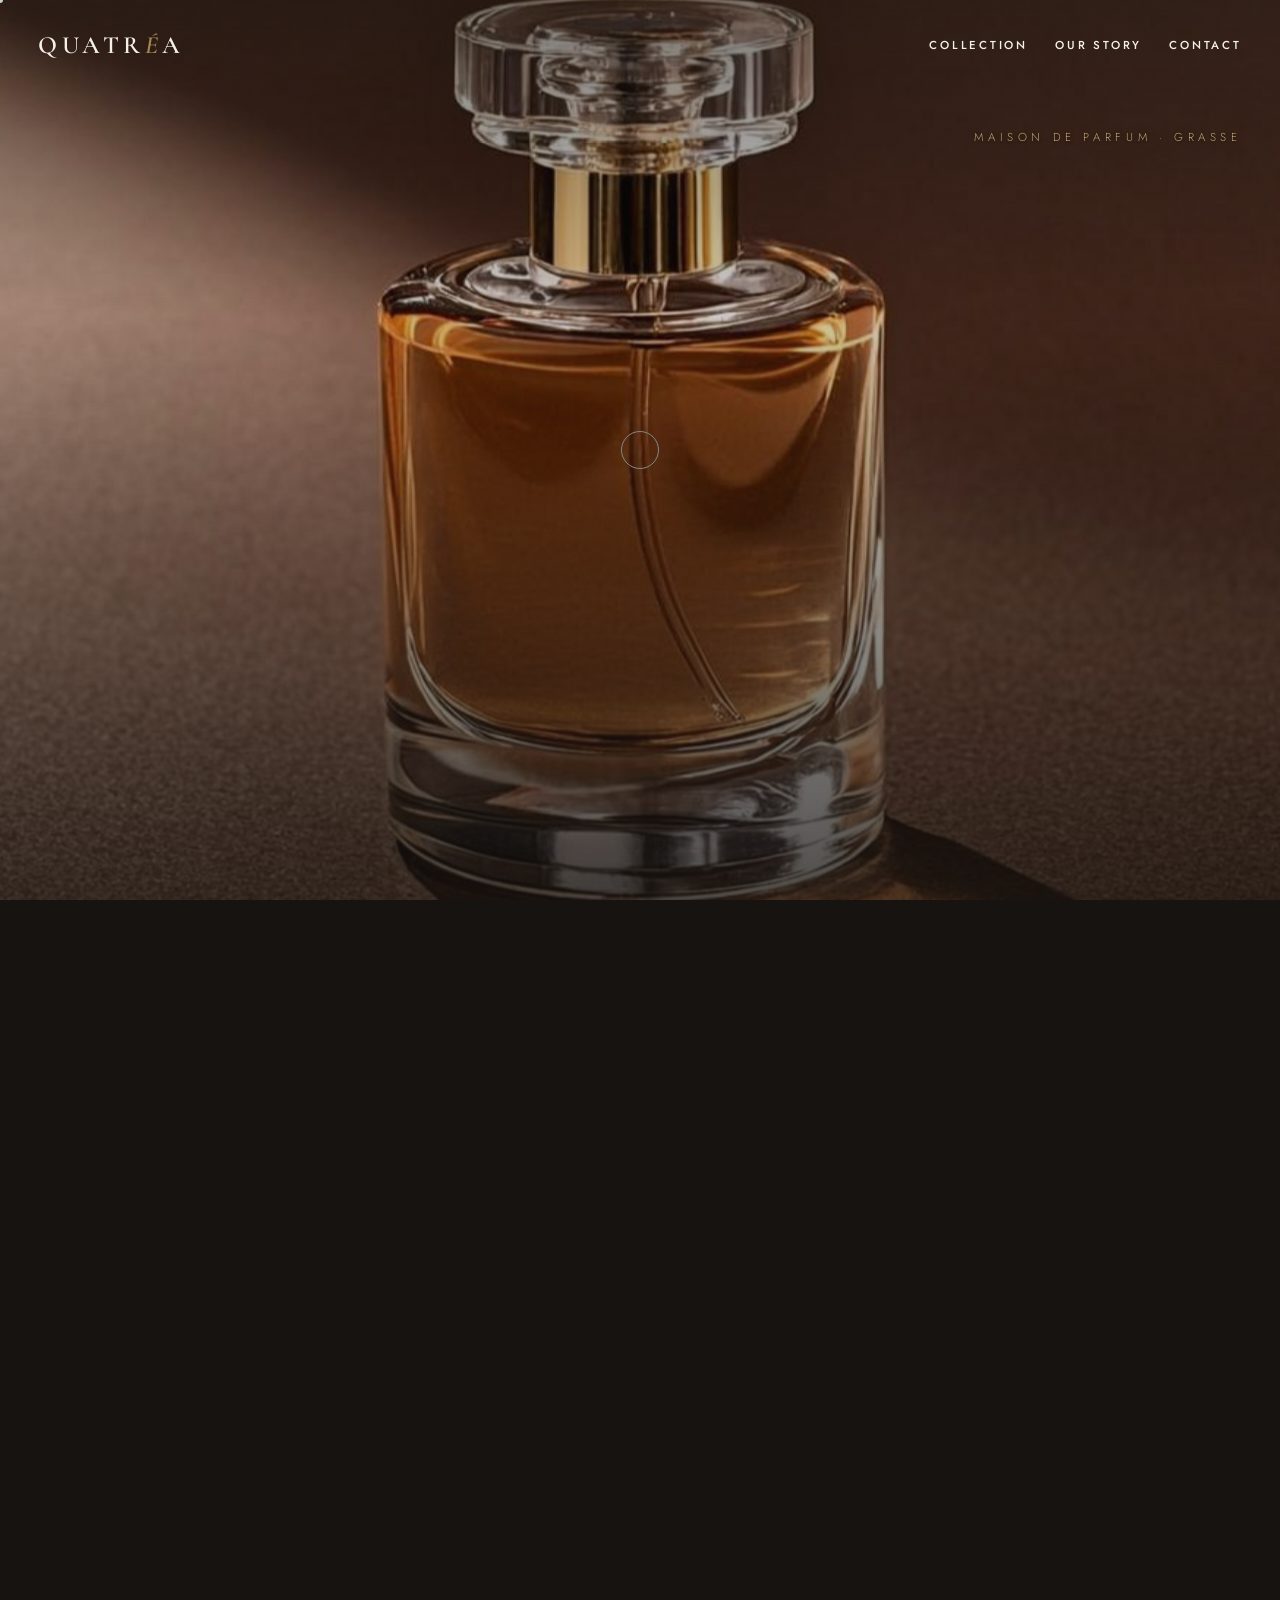
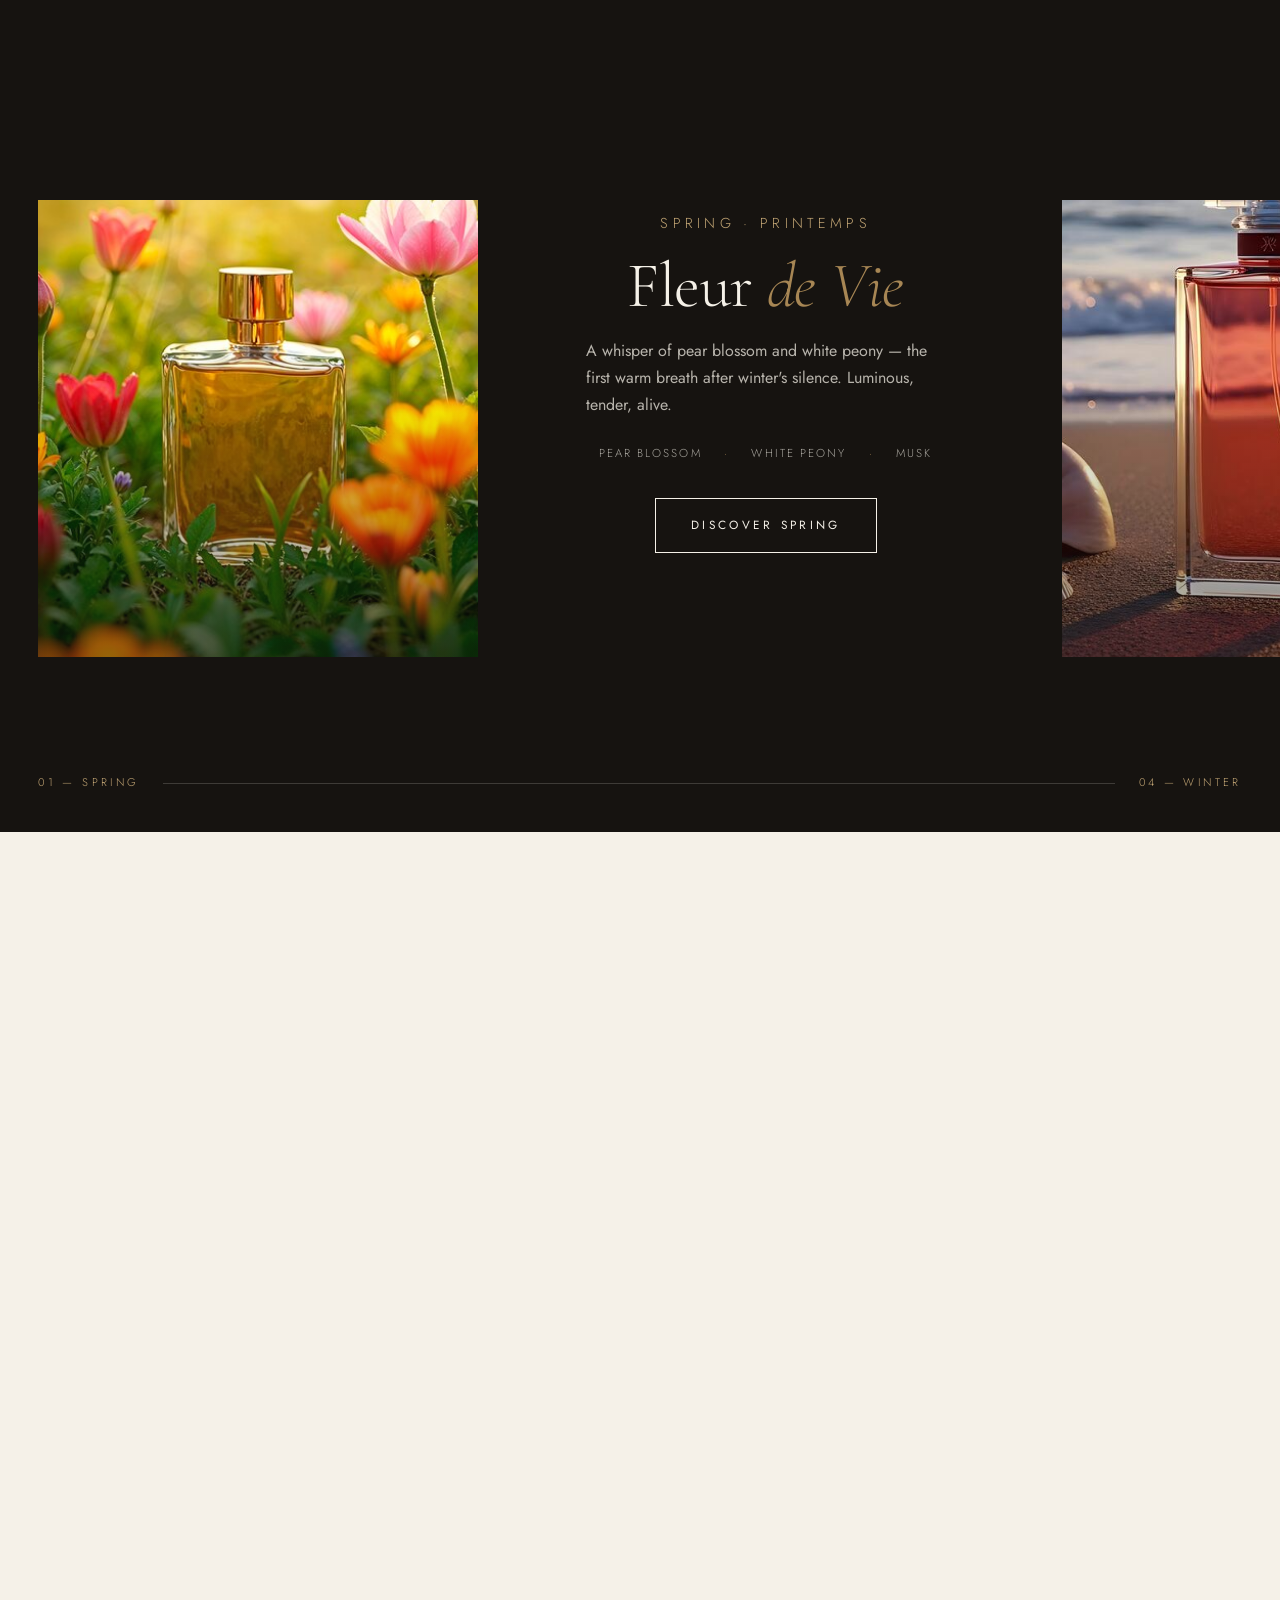
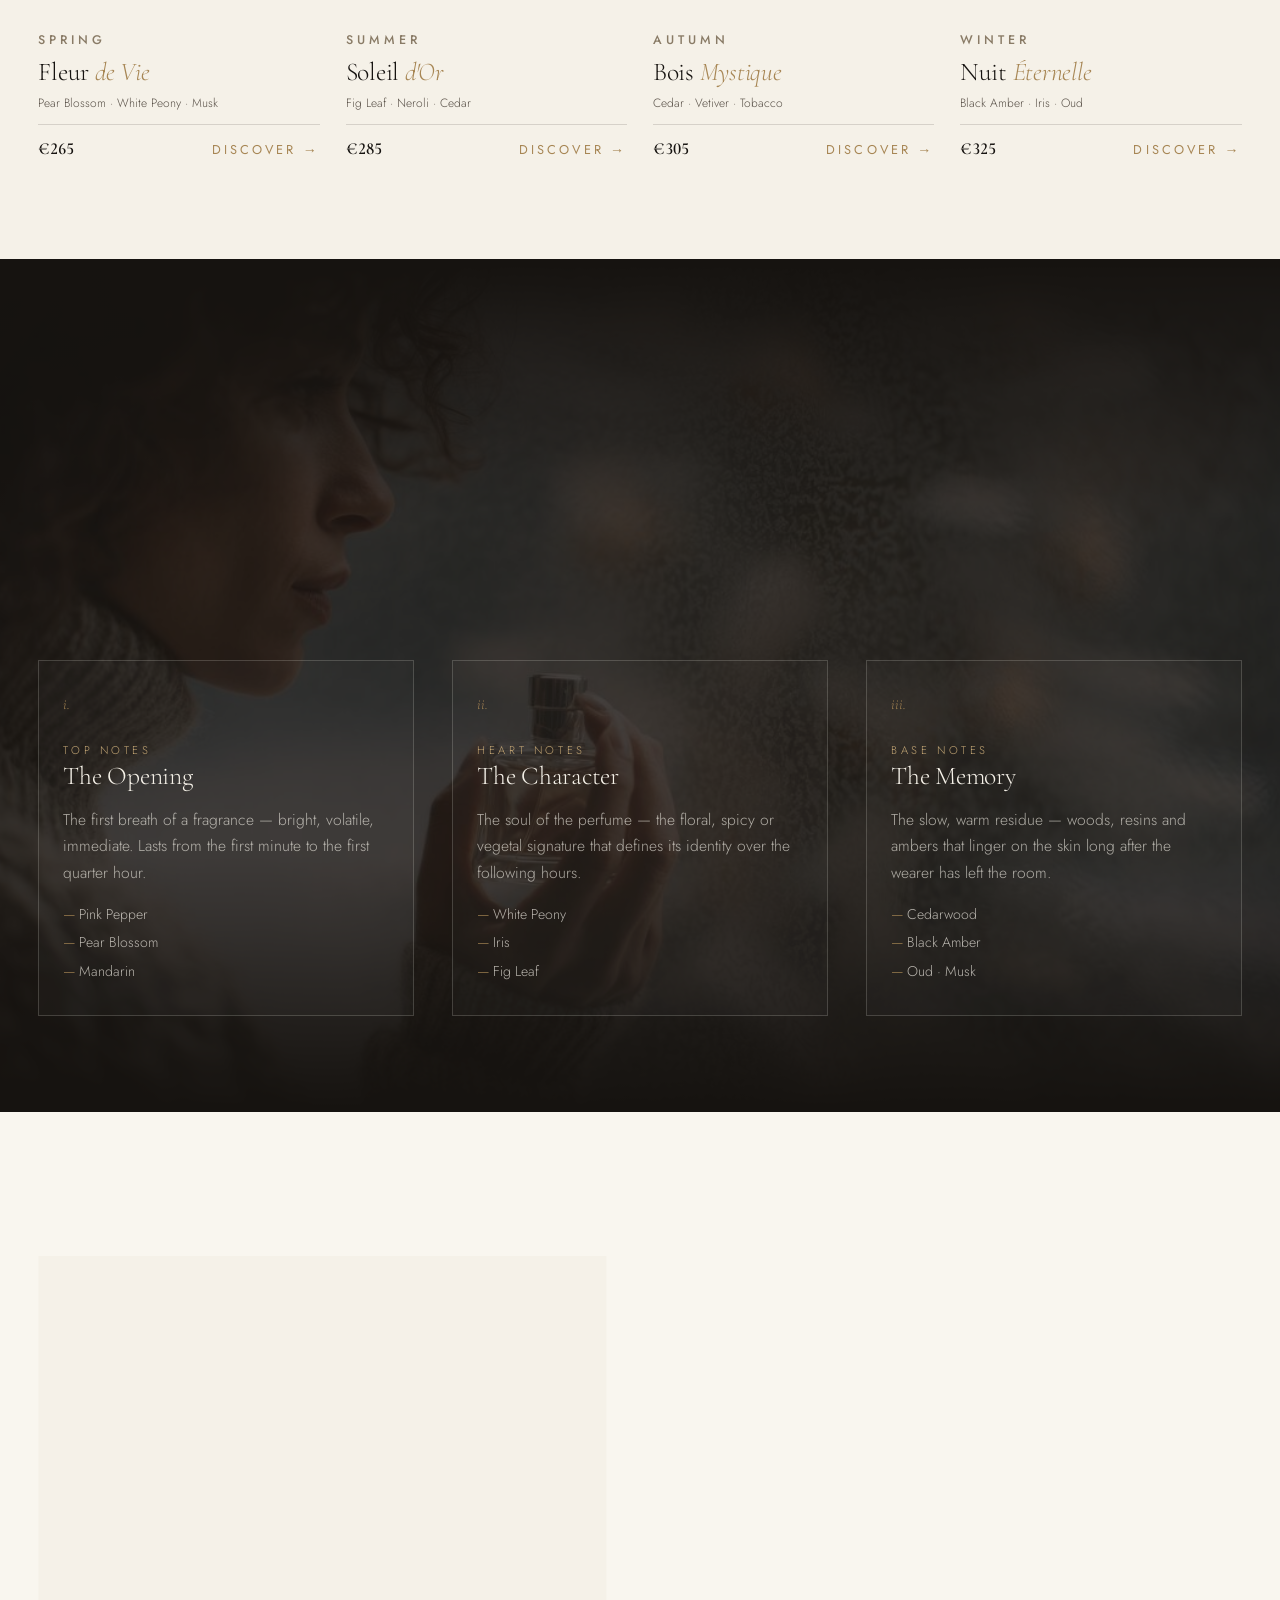
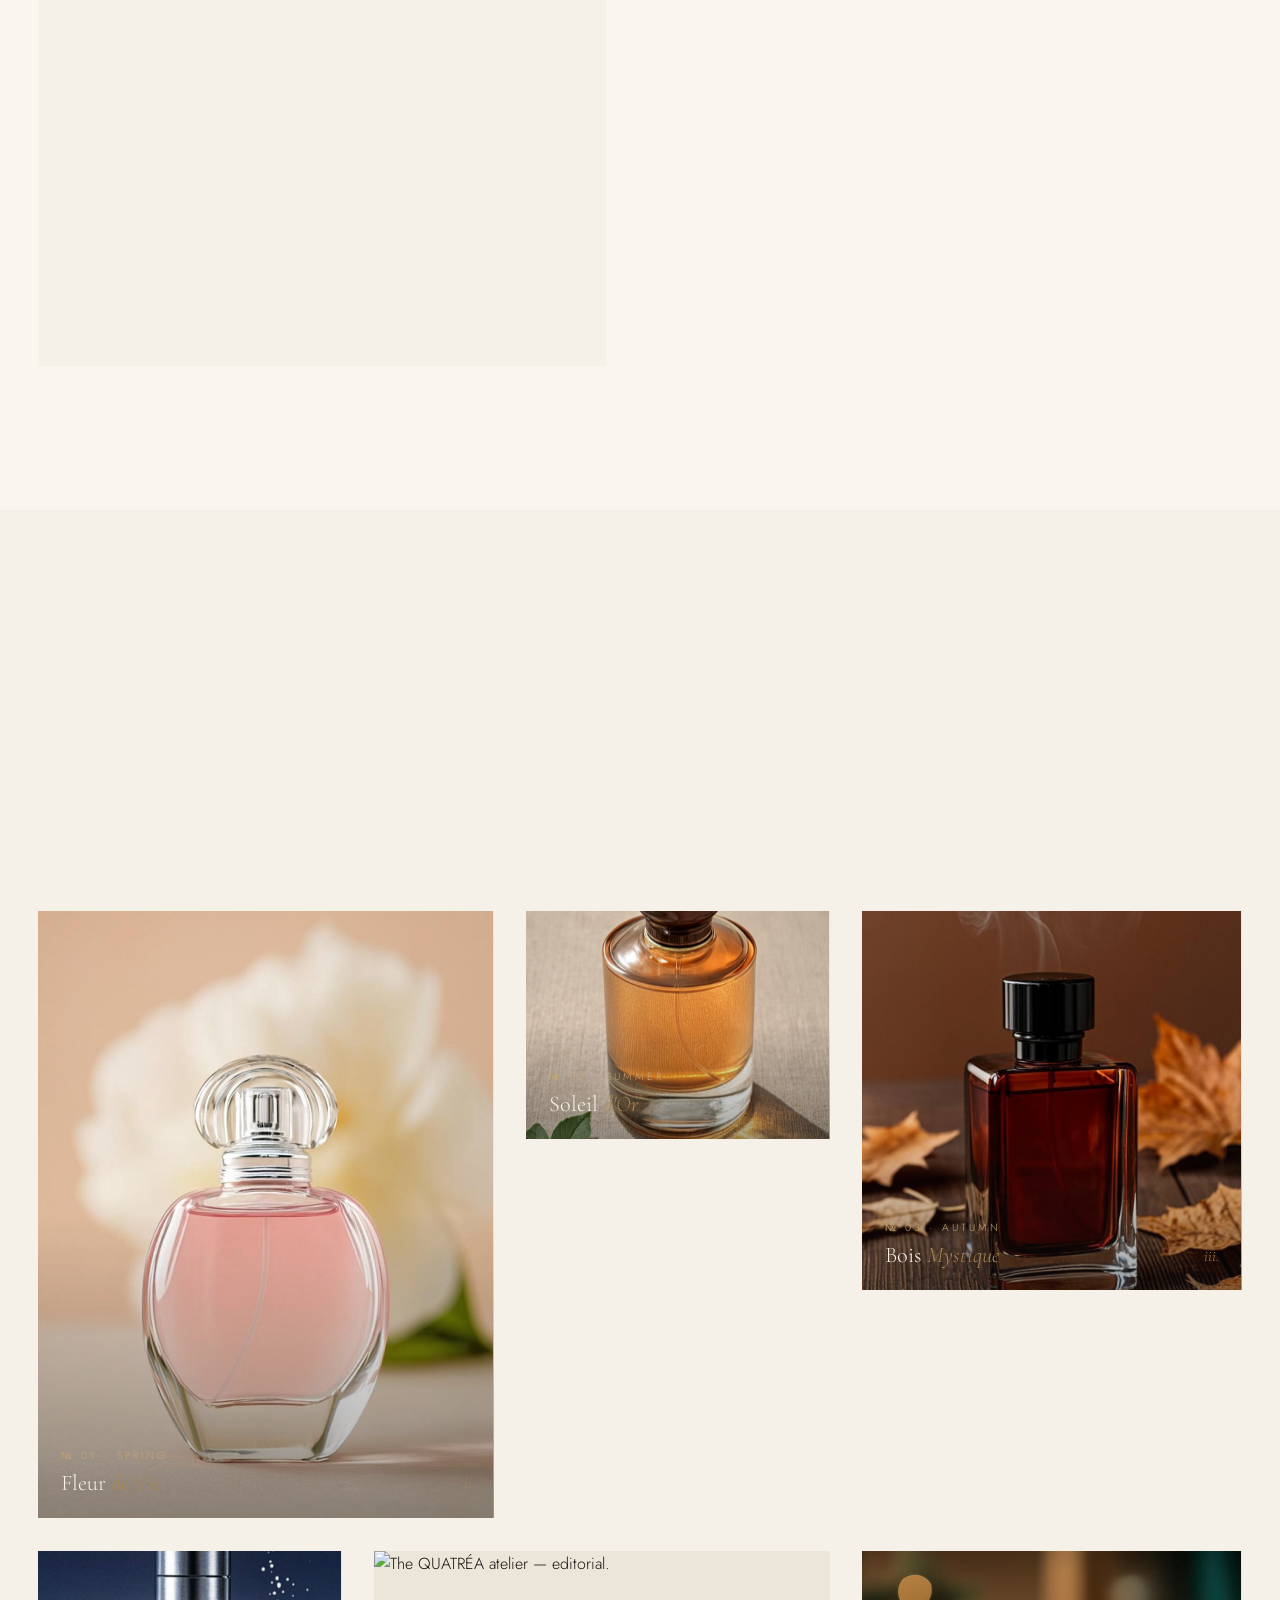
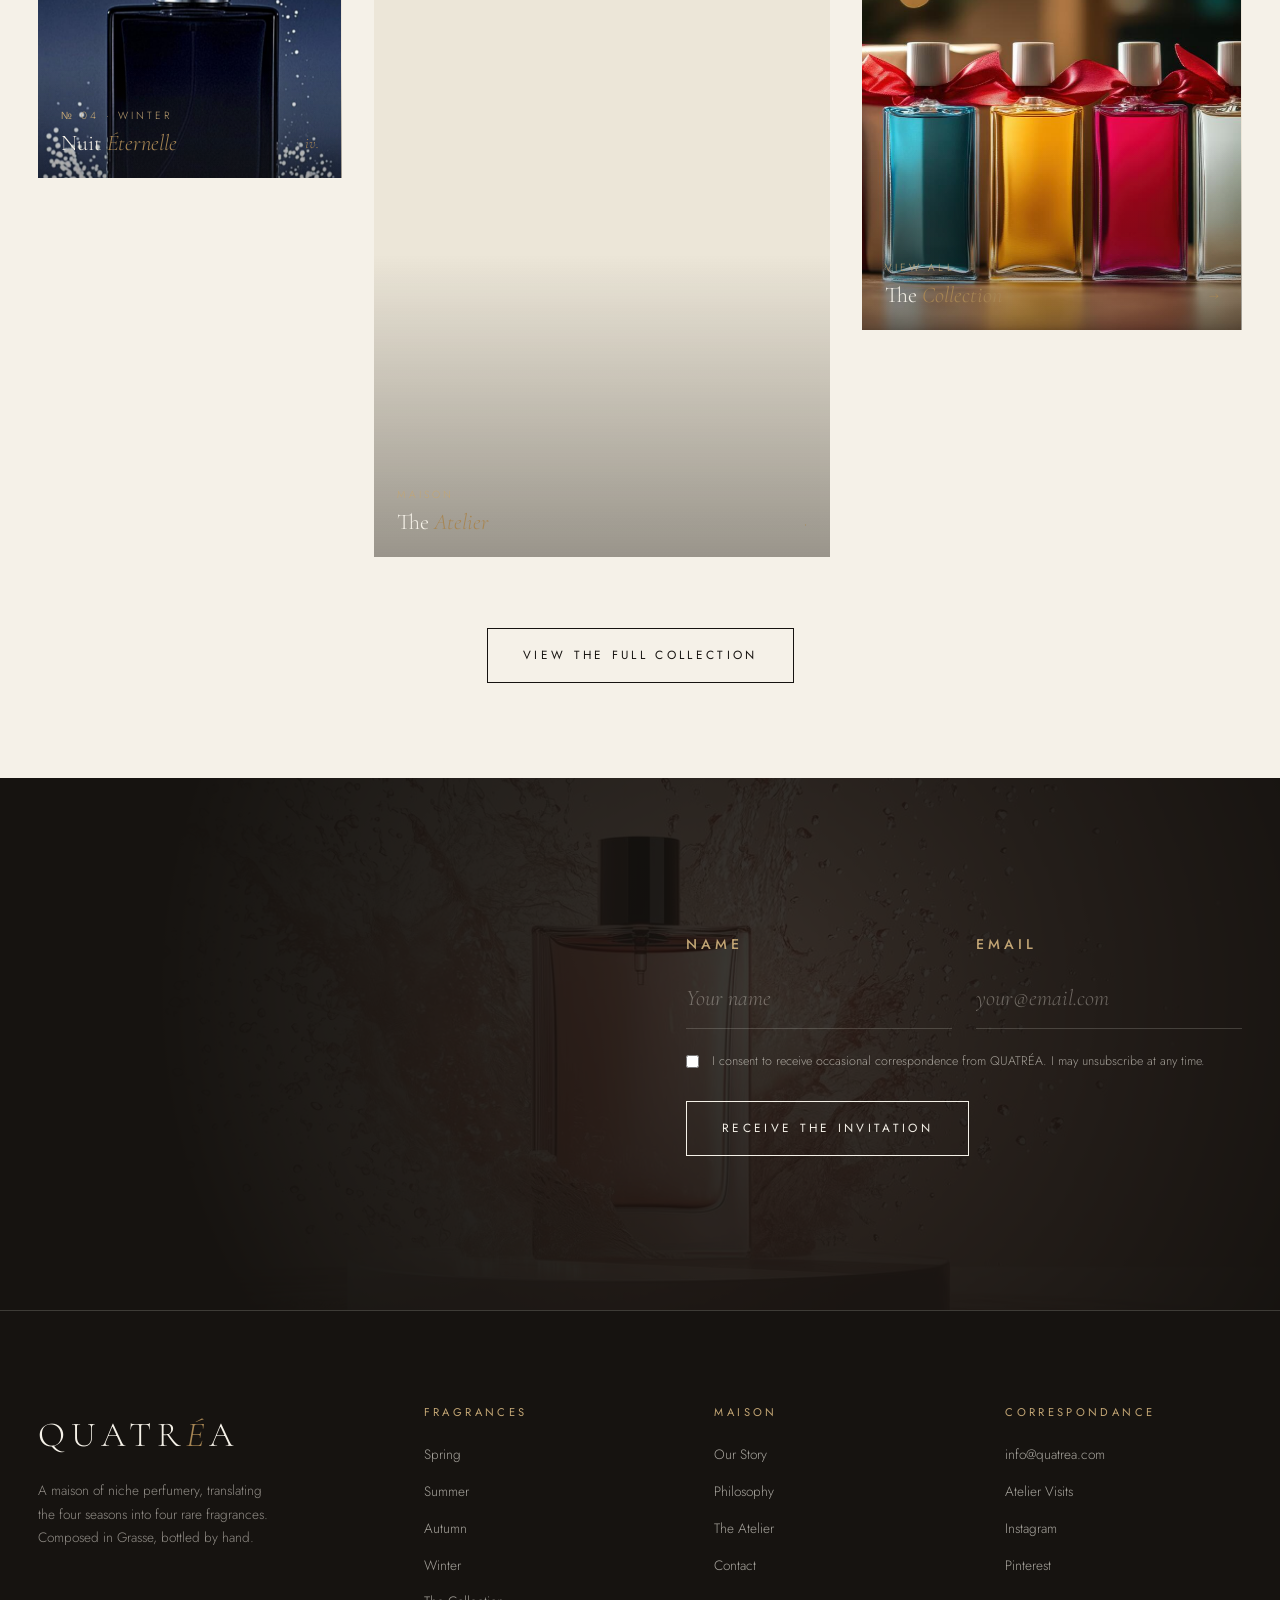
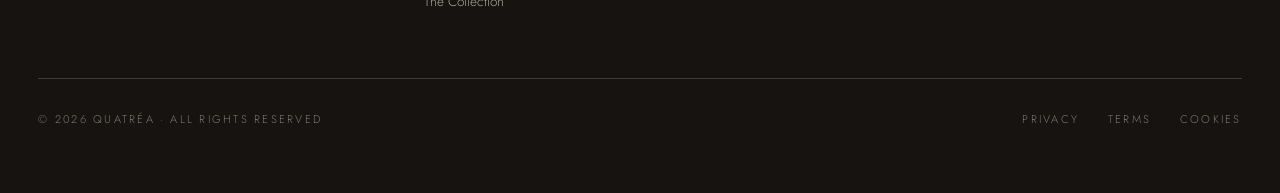
==== commit a00a7c11: "Update website design and content" ====
--- a/index.html
+++ b/index.html
@@ -4,11 +4,11 @@
   <meta charset="UTF-8" />
   <meta name="viewport" content="width=device-width, initial-scale=1.0" />
   <title>QUATRÉA — Four Seasons, Four Fragrances</title>
-  <meta name="description" content="QUATRÉA is a maison of niche perfumery translating the four seasons into four rare fragrances: Fleur de Vie, Soleil d'Or, Bois Mystique and Nuit Éternelle." />
+  <meta name="description" content="QUATRÉA is a maison of niche perfumery translating the four seasons into four rare fragrances." />
   <meta name="theme-color" content="#161310" />
 
   <!-- Open Graph -->
-  <meta property="og:title" content="QUATRÉA — Maison de Parfum" />
+  <meta property="og:title" content="QUATRÉA — Four Seasons, Four Fragrances" />
   <meta property="og:description" content="Four seasons, four rare fragrances. A maison of niche perfumery." />
   <meta property="og:type" content="website" />
 
@@ -53,10 +53,10 @@
   <!-- ===== Navigation ===== -->
   <header class="nav is-dark" id="nav">
     <div class="nav__left">
-      <span class="nav__link" style="cursor: default;">MMXXIV</span>
+          <a href="index.html" class="nav__logo" aria-label="QUATRÉA home">QUATR<span style="color:var(--gold); font-style: italic;">É</span>A</a>
     </div>
 
-    <a href="index.html" class="nav__logo" aria-label="QUATRÉA home">QUATR<span style="color:var(--gold); font-style: italic;">É</span>A</a>
+    <a href="" class="nav__logo"></a>
 
     <nav class="nav__right" aria-label="Primary">
       <a href="collection.html" class="nav__link">Collection</a>
@@ -83,7 +83,7 @@
         <a href="contact.html" class="menu-overlay__item"><span class="num">08</span><span class="label">Contact</span></a>
       </nav>
       <div class="menu-overlay__meta">
-        <div class="row"><span>Maison QUATRÉA</span><a href="mailto:bonjour@quatrea.com">bonjour@quatrea.com</a></div>
+        <div class="row"><span>Maison QUATRÉA</span><a href="mailto:info@quatrea.com">info@quatrea.com</a></div>
         <div class="row"><span>Atelier</span><span>14 Rue des Senteurs, Grasse — France</span></div>
         <div class="row"><span>Suivez-nous</span><a href="#">Instagram · Pinterest</a></div>
       </div>
@@ -99,15 +99,15 @@
       </div>
 
       <div class="hero__top">
-        <span class="hero__eyebrow">Maison QUATRÉA · Est. MMXXIV</span>
-        <span class="hero__eyebrow">Maison de Parfum · Grasse</span>
+        <span class="hero__eyebrow"></span>
+        <span class="hero__eyebrow">MAISON DE PARFUM · Grasse</span>
       </div>
 
       <div class="hero__inner">
         <h1 class="hero__title">
-          <span class="line"><span class="word">Four</span></span>
-          <span class="line"><span class="word"><em class="accent">seasons</em></span></span>
-          <span class="line"><span class="word">of scent.</span></span>
+          <span class="line"><span class="word">Four <em class="accent">seasons</em> <br>of scent.</span></span>
+          <!--<span class="line"><span class="word"></span></span>
+          <span class="line"><span class="word"></span></span>-->
         </h1>
 
         <div class="hero__bottom">
@@ -135,8 +135,8 @@
     <!-- ===== 2. Marquee strip ===== -->
     <div class="marquee" aria-hidden="true">
       <div class="marquee__track">
-        <div class="marquee__item">QUATRÉA <span class="dot"></span> <span class="italic">Fleur de Vie</span> <span class="dot"></span> Soleil d'Or <span class="dot"></span> <span class="italic">Bois Mystique</span> <span class="dot"></span> Nuit Éternelle <span class="dot"></span> </div>
-        <div class="marquee__item">QUATRÉA <span class="dot"></span> <span class="italic">Fleur de Vie</span> <span class="dot"></span> Soleil d'Or <span class="dot"></span> <span class="italic">Bois Mystique</span> <span class="dot"></span> Nuit Éternelle <span class="dot"></span> </div>
+        <div class="marquee__item">QUATRÉA <span class="dot"></span> <span class="italic">Floral And Elegant</span> <span class="dot"></span> Warm And Sophisticated <span class="dot"></span> <span class="italic">Deep, Woody And Mysterious</span> <span class="dot"></span> Timeless And Captivating <span class="dot"></span> </div>
+        <div class="marquee__item">QUATRÉA <span class="dot"></span> <span class="italic">Floral And Elegant</span> <span class="dot"></span> Warm And Sophisticated <span class="dot"></span> <span class="italic">Deep, Woody And Mysterious</span> <span class="dot"></span> Timeless And Captivating <span class="dot"></span> </div>
       </div>
     </div>
 
@@ -149,14 +149,14 @@
           <h2 class="intro__statement">
             <span class="split-line"><span class="split-line__inner">Each QUATRÉA fragrance is a</span></span>
             <span class="split-line"><span class="split-line__inner"><em class="accent">love letter</em> to a single season —</span></span>
-            <span class="split-line"><span class="split-line__inner">its light, its breath, its colour,</span></span>
+            <span class="split-line"><span class="split-line__inner">its light, its breath, its color</span></span>
             <span class="split-line"><span class="split-line__inner">and its <em class="accent">memory.</em></span></span>
           </h2>
 
           <aside class="intro__side">
-            <p class="intro__paragraph">Founded in Grasse — the historic capital of perfumery — QUATRÉA is a small maison devoted to a single, patient idea: that every season carries its own scent, and that scent deserves to be honoured with rare materials and unhurried craft.</p>
-            <p class="intro__paragraph">Our four fragrances are composed in limited quantities, aged in glass for a full lunar cycle, and bottled by hand.</p>
-            <p class="intro__signature">— La Maison QUATRÉA</p>
+            <p class="intro__paragraph">Founded in Grasse — the historic capital of perfumery — QUATRÉA is a small maison devoted to a single, patient idea: that every season carries its own scent and that scent deserves to be honoured with rare materials and unhurried craft.</p>
+            <p class="intro__paragraph">Our four fragrances are composed in limited quantities, aged in glass for a full lunar cycle and bottled by hand.</p>
+            <p class="intro__signature">— Maison QUATRÉA</p>
           </aside>
         </div>
       </div>
@@ -167,7 +167,7 @@
       <div class="seasons__pin">
         <div class="seasons__header">
           <span class="section-tag">The Four Seasons</span>
-          <h2 class="h2 text-light" style="margin-top: 1rem;">A year, <em class="serif italic" style="color: var(--gold);">distilled.</em></h2>
+          <h2 class="h2 text-light">A Year, <em class="serif italic" style="color: var(--gold);">Distilled.</em></h2>
         </div>
 
         <div class="seasons__track">
@@ -176,7 +176,7 @@
           <article class="season-panel season-panel--spring">
             <div class="season-panel__media">
               <span class="season-panel__index">№ 01 / Spring</span>
-              <img src="https://images.unsplash.com/photo-1490750967868-88aa4486c946?auto=format&fit=crop&w=1400&q=85" alt="Soft pink blossoms in early spring light." loading="lazy" />
+              <img src="assets/img/perfume-bottle-spring.jpg" alt="Soft pink blossoms in early spring light." loading="lazy" />
             </div>
             <div class="season-panel__content">
               <span class="season-panel__season">Spring · Printemps</span>
@@ -193,7 +193,7 @@
           <article class="season-panel season-panel--summer">
             <div class="season-panel__media">
               <span class="season-panel__index">№ 02 / Summer</span>
-              <img src="https://images.unsplash.com/photo-1500382017468-9049fed747ef?auto=format&fit=crop&w=1400&q=85" alt="Sun-drenched golden field at the height of summer." loading="lazy" />
+              <img src="assets/img/perfume-bottle-summer.jpg" alt="Sun-drenched golden field at the height of summer." loading="lazy" />
             </div>
             <div class="season-panel__content">
               <span class="season-panel__season">Summer · Été</span>
@@ -210,7 +210,7 @@
           <article class="season-panel season-panel--autumn">
             <div class="season-panel__media">
               <span class="season-panel__index">№ 03 / Autumn</span>
-              <img src="https://images.unsplash.com/photo-1507371341162-763b5e419408?auto=format&fit=crop&w=1400&q=85" alt="Amber autumn leaves catching low golden light." loading="lazy" />
+              <img src="assets/img/perfume-bottle-autumn.jpg" alt="Amber autumn leaves catching low golden light." loading="lazy" />
             </div>
             <div class="season-panel__content">
               <span class="season-panel__season">Autumn · Automne</span>
@@ -227,7 +227,7 @@
           <article class="season-panel season-panel--winter">
             <div class="season-panel__media">
               <span class="season-panel__index">№ 04 / Winter</span>
-              <img src="https://images.unsplash.com/photo-1457269449834-928af64c684d?auto=format&fit=crop&w=1400&q=85" alt="A dark, atmospheric winter scene." loading="lazy" />
+              <img src="assets/img/perfume-bottle-winter.jpg" alt="A dark, atmospheric winter scene." loading="lazy" />
             </div>
             <div class="season-panel__content">
               <span class="season-panel__season">Winter · Hiver</span>
@@ -255,8 +255,8 @@
       <div class="container container--wide">
         <div class="bottles__header">
           <div>
-            <span class="section-tag" data-reveal="up">№ 02 — The Fragrances</span>
-            <h2 class="bottles__title" style="margin-top: 1rem;" data-reveal="up" data-reveal-delay="0.05">Four bottles, <em class="accent">one year.</em></h2>
+            <span class="section-tag" data-reveal="up" style="color: var(--gold)">№ 02 — The Fragrances</span>
+            <h2 class="bottles__title" style="margin-top: 1rem;" data-reveal="up" data-reveal-delay="0.05">Four bottles, <em class="accent">four seasons.</em></h2>
           </div>
           <p class="bottles__intro" data-reveal="up" data-reveal-delay="0.1">Each fragrance is composed from rare natural extracts, aged in glass, and bottled by hand at our atelier in Grasse. Available in 50ml and 100ml Eau de Parfum.</p>
         </div>
@@ -327,10 +327,10 @@
       </div>
     </section>
 
-    <!-- ===== 6. Fragrance notes pyramid ===== -->
+    <!-- ===== 6. Fragrance notes ===== -->
     <section class="section notes" aria-label="The structure of a QUATRÉA fragrance">
       <div class="notes__bg" aria-hidden="true">
-        <img src="https://images.unsplash.com/photo-1521575107034-e0fa0b594529?auto=format&fit=crop&w=1800&q=80" alt="" loading="lazy" />
+        <img src="assets/img/architecture-bg.jpeg" alt="" loading="lazy" />
       </div>
       <div class="container container--wide notes__inner">
         <div class="notes__header">
@@ -344,11 +344,10 @@
         <div class="notes__grid">
           <article class="note-card">
             <span class="note-card__num">i.</span>
-            <span class="note-card__layer">Prélude · Top Notes</span>
+            <span class="note-card__layer">Top Notes</span>
             <h3 class="note-card__title">The Opening</h3>
             <p class="note-card__desc">The first breath of a fragrance — bright, volatile, immediate. Lasts from the first minute to the first quarter hour.</p>
             <ul class="note-card__list">
-              <li>Bergamot</li>
               <li>Pink Pepper</li>
               <li>Pear Blossom</li>
               <li>Mandarin</li>
@@ -357,12 +356,11 @@
 
           <article class="note-card">
             <span class="note-card__num">ii.</span>
-            <span class="note-card__layer">Cœur · Heart Notes</span>
+            <span class="note-card__layer">Heart Notes</span>
             <h3 class="note-card__title">The Character</h3>
             <p class="note-card__desc">The soul of the perfume — the floral, spicy or vegetal signature that defines its identity over the following hours.</p>
             <ul class="note-card__list">
               <li>White Peony</li>
-              <li>Neroli</li>
               <li>Iris</li>
               <li>Fig Leaf</li>
             </ul>
@@ -370,13 +368,12 @@
 
           <article class="note-card">
             <span class="note-card__num">iii.</span>
-            <span class="note-card__layer">Souvenir · Base Notes</span>
+            <span class="note-card__layer">Base Notes</span>
             <h3 class="note-card__title">The Memory</h3>
             <p class="note-card__desc">The slow, warm residue — woods, resins and ambers that linger on the skin long after the wearer has left the room.</p>
             <ul class="note-card__list">
               <li>Cedarwood</li>
               <li>Black Amber</li>
-              <li>Vetiver</li>
               <li>Oud · Musk</li>
             </ul>
           </article>
@@ -394,7 +391,7 @@
           </div>
 
           <div class="philosophy__content">
-            <span class="section-tag" data-reveal="up">№ 04 — Our Philosophy</span>
+            <span class="section-tag" data-reveal="up" style="color: var(--gold);">№ 04 — Our Philosophy</span>
             <blockquote class="philosophy__quote" data-reveal="up" data-reveal-delay="0.05">
               "A fragrance is not made of essences alone — it is made of the <em class="accent">season it remembers.</em> We do not invent perfumes; we merely listen to the year, and give it a voice."
             </blockquote>
@@ -414,7 +411,7 @@
       <div class="container container--wide">
         <div class="collection__header">
           <div>
-            <span class="section-tag" data-reveal="up">№ 05 — The Collection</span>
+            <span class="section-tag" data-reveal="up" style="color: var(--gold);">№ 05 — The Collection</span>
             <h2 class="collection__title" style="margin-top: 1rem;" data-reveal="up" data-reveal-delay="0.05">A year in <em class="accent">four chapters.</em></h2>
           </div>
           <p class="collection__intro" data-reveal="up" data-reveal-delay="0.1">A curated selection from the QUATRÉA atelier — each fragrance an invitation to revisit a single moment of the year.</p>
@@ -475,7 +472,7 @@
             </div>
           </a>
           <a href="collection.html" class="collection__cell collection__cell--square" data-cursor="All">
-            <img src="https://images.unsplash.com/photo-1490481651871-ab68de25d43d?auto=format&fit=crop&w=900&q=85" alt="Editorial photography for the QUATRÉA collection." loading="lazy" />
+            <img src="assets/img/perfume-collections.jpeg" alt="Editorial photography for the QUATRÉA collection." loading="lazy" />
             <div class="collection__cell-meta">
               <div>
                 <div class="collection__cell-season">View All</div>
@@ -495,7 +492,7 @@
     <!-- ===== 9. Newsletter ===== -->
     <section class="newsletter" aria-label="Newsletter subscription">
       <div class="newsletter__bg" aria-hidden="true">
-        <img src="https://images.unsplash.com/photo-1483921020237-2ff51e8e4b22?auto=format&fit=crop&w=1800&q=80" alt="" loading="lazy" />
+        <img src="assets/img/footer-bg.jpeg" alt="Newsletter subscription" loading="lazy" />
       </div>
       <div class="container container--wide">
         <div class="newsletter__inner">
@@ -543,10 +540,10 @@
         <div class="footer__col">
           <h4>Fragrances</h4>
           <ul>
-            <li><a href="spring.html">Fleur de Vie</a></li>
-            <li><a href="summer.html">Soleil d'Or</a></li>
-            <li><a href="autumn.html">Bois Mystique</a></li>
-            <li><a href="winter.html">Nuit Éternelle</a></li>
+            <li><a href="spring.html">Spring</a></li>
+            <li><a href="summer.html">Summer</a></li>
+            <li><a href="autumn.html">Autumn</a></li>
+            <li><a href="winter.html">Winter</a></li>
             <li><a href="collection.html">The Collection</a></li>
           </ul>
         </div>
@@ -564,7 +561,7 @@
         <div class="footer__col">
           <h4>Correspondance</h4>
           <ul>
-            <li><a href="mailto:bonjour@quatrea.com">bonjour@quatrea.com</a></li>
+            <li><a href="mailto:info@quatrea.com">info@quatrea.com</a></li>
             <li><a href="contact.html">Atelier Visits</a></li>
             <li><a href="#">Instagram</a></li>
             <li><a href="#">Pinterest</a></li>
@@ -573,7 +570,7 @@
       </div>
 
       <div class="footer__bottom">
-        <span>© <span data-year>2024</span> Maison QUATRÉA · All rights reserved</span>
+        <span>© <span data-year>2026</span> QUATRÉA · All rights reserved</span>
         <div class="footer__legal">
           <a href="#">Privacy</a>
           <a href="#">Terms</a>
--- a/css/style.css
+++ b/css/style.css
@@ -1,10 +1,11 @@
 /* =====================================================================
    QUATRÉA — Luxury Perfume Brand
    style.css — Design system, base, typography, layout & components
+   Developed By: Umer Ishtiaq
    ===================================================================== */
 
 /* -----------------------------------------------------------------
-   1. Design Tokens
+   1. Design Variables
    ----------------------------------------------------------------- */
 :root {
   /* Brand palette — warm editorial */
@@ -44,15 +45,15 @@
   --t-h3: clamp(1.5rem, 1.2rem + 1.4vw, 2.4rem);
   --t-h2: clamp(2.2rem, 1.6rem + 3vw, 4rem);
   --t-h1: clamp(3rem, 2rem + 5vw, 6.5rem);
-  --t-display: clamp(4rem, 2.5rem + 9vw, 12rem);
+  --t-display: clamp(3rem, 2rem + 7vw, 8rem);
 
   /* Spacing */
   --s-xs: 0.5rem;
   --s-sm: 1rem;
   --s-md: 2rem;
   --s-lg: 4rem;
-  --s-xl: 7rem;
-  --s-2xl: 11rem;
+  --s-xl: 5rem;
+  --s-2xl: 6rem;
 
   /* Layout */
   --container: 1440px;
@@ -202,7 +203,7 @@
   display: grid;
   grid-template-columns: 1fr 1.4fr;
   gap: clamp(2rem, 1rem + 5vw, 7rem);
-  align-items: center;
+  align-items: flex-start;
 }
 .asym--rev { grid-template-columns: 1.4fr 1fr; }
 
@@ -241,7 +242,7 @@
   font-size: 0.72rem;
   letter-spacing: 0.28em;
   text-transform: uppercase;
-  color: var(--gold);
+  color: var(--cream);
   display: inline-flex;
   align-items: center;
   gap: 0.7rem;
@@ -288,7 +289,7 @@
 
 .btn--light { color: var(--cream); border-color: var(--cream); }
 .btn--light::before { background: var(--cream); }
-.btn--light:hover { color: var(--ink); }
+.btn--light:hover { color: var(--gold); }
 
 .btn--gold { color: var(--gold); border-color: var(--gold); }
 .btn--gold::before { background: var(--gold); }
@@ -307,10 +308,10 @@
 
 /* Animated underlined link */
 .link-underline {
-  display: inline-block;
   position: relative;
   font-family: var(--font-sans);
   font-size: 0.78rem;
+  font-weight: 500;
   letter-spacing: 0.22em;
   text-transform: uppercase;
   color: var(--ink);
@@ -484,7 +485,7 @@
 
 .nav__logo {
   font-family: var(--font-serif);
-  font-weight: 300;
+  font-weight: 600;
   font-size: 1.55rem;
   letter-spacing: 0.18em;
   text-align: center;
@@ -504,7 +505,7 @@
 .nav__link {
   font-family: var(--font-sans);
   font-size: 0.72rem;
-  font-weight: 400;
+  font-weight: 500;
   letter-spacing: 0.24em;
   text-transform: uppercase;
   color: inherit;
@@ -679,7 +680,7 @@
   display: flex;
   flex-direction: column;
   justify-content: flex-end;
-  padding: 8rem var(--gutter) clamp(2rem, 4vw, 4rem);
+  padding: 6rem var(--gutter) clamp(2rem, 4vw, 4rem);
 }
 .hero__top {
   position: absolute;
@@ -699,11 +700,11 @@
 }
 .hero__title {
   font-family: var(--font-serif);
-  font-weight: 300;
+  font-weight: 400;
   font-size: var(--t-display);
-  line-height: 0.92;
-  letter-spacing: -0.02em;
-  margin-bottom: 1.4rem;
+  line-height: 0.9;
+  letter-spacing: -0.04em;
+  margin-bottom: 1rem;
   overflow: hidden;
   text-shadow: 0 2px 18px rgba(0,0,0,0.45);
 }
@@ -713,8 +714,8 @@
 .hero__sub {
   font-family: var(--font-sans);
   font-weight: 300;
-  font-size: clamp(0.95rem, 0.85rem + 0.4vw, 1.1rem);
-  max-width: 38ch;
+  font-size: clamp(0.95rem, 0.85rem + 0.4vw, 1.2rem);
+  max-width: 42ch;
   color: rgba(245, 241, 232, 0.92);
   line-height: 1.6;
   text-shadow: 0 1px 8px rgba(0,0,0,0.4);
@@ -724,7 +725,7 @@
   justify-content: space-between;
   align-items: flex-end;
   gap: 2rem;
-  margin-top: 3rem;
+  margin-top: 1rem;
 }
 .hero__cta { display: flex; gap: 1.5rem; flex-wrap: wrap; }
 .hero__scroll-cue {
@@ -771,7 +772,7 @@
   border-block: 1px solid var(--line);
   background: var(--ink);
   color: var(--cream);
-  padding-block: 1.3rem;
+  padding-block: 0.7rem;
 }
 .marquee--light { background: var(--cream); color: var(--ink); border-color: var(--line); }
 .marquee__track {
@@ -786,7 +787,7 @@
   align-items: center;
   gap: 3rem;
   font-family: var(--font-serif);
-  font-size: clamp(1.4rem, 1rem + 1.6vw, 2.4rem);
+  font-size: clamp(1.4rem, 1rem + 1.6vw, 2.2rem);
   font-weight: 300;
   white-space: nowrap;
 }
@@ -834,10 +835,9 @@
 .intro__side {
   display: flex;
   flex-direction: column;
-  gap: 2rem;
-  padding-top: 0.6rem;
-}
-.intro__paragraph { color: var(--smoke); font-size: 0.98rem; line-height: 1.8; }
+  gap: 1.2rem;
+}
+.intro__paragraph { color: var(--smoke); font-size: 20px; line-height: 1.2; }
 .intro__signature {
   font-family: var(--font-serif);
   font-style: italic;
@@ -929,18 +929,21 @@
 }
 .season-panel__index {
   position: absolute;
-  top: 1.2rem; left: 1.2rem;
-  font-family: var(--font-sans);
-  font-size: 0.68rem;
+  top: 1rem; 
+  left: 1.2rem;
+  font-family: var(--font-sans);
+  font-size: 1rem;
+  color: var(--cream);
+  background: rgba(22, 19, 16, 0.5);
+  border-radius: 6px;
+  padding: 0 10px;
+  z-index: 2;
+}
+.season-panel__content { display: flex; flex-direction: column; gap: 1.2rem; align-items: center; justify-content: center; }
+.season-panel__season {
+  font-family: var(--font-sans);
+  font-size: 0.9rem;
   letter-spacing: 0.3em;
-  color: var(--cream);
-  z-index: 2;
-}
-.season-panel__content { display: flex; flex-direction: column; gap: 1.2rem; }
-.season-panel__season {
-  font-family: var(--font-sans);
-  font-size: 0.7rem;
-  letter-spacing: 0.4em;
   text-transform: uppercase;
   color: var(--gold-soft);
 }
@@ -955,7 +958,7 @@
 .season-panel__name .accent { color: var(--gold); font-style: italic; }
 .season-panel__desc {
   font-family: var(--font-sans);
-  font-weight: 300;
+  font-weight: 400;
   color: rgba(245, 241, 232, 0.72);
   line-height: 1.7;
   max-width: 36ch;
@@ -992,7 +995,7 @@
 .bottles__header {
   display: grid;
   grid-template-columns: 1fr 1fr;
-  align-items: end;
+  align-items: center;
   gap: 2rem;
   margin-bottom: clamp(3rem, 2rem + 3vw, 5rem);
 }
@@ -1004,7 +1007,7 @@
   letter-spacing: -0.02em;
 }
 .bottles__title .accent { color: var(--gold); font-style: italic; }
-.bottles__intro { color: var(--smoke); max-width: 44ch; line-height: 1.7; }
+.bottles__intro { color: var(--smoke); max-width: 44ch; line-height: 1.6; font-size: 20px; }
 
 .bottles__grid {
   display: grid;
@@ -1050,7 +1053,8 @@
 }
 .bottle__season {
   font-family: var(--font-sans);
-  font-size: 0.68rem;
+  font-size: 0.78rem;
+  font-weight: 500;
   letter-spacing: 0.32em;
   text-transform: uppercase;
   color: var(--taupe);
@@ -1081,11 +1085,13 @@
 .bottle__price {
   font-family: var(--font-serif);
   font-size: 1.05rem;
+  font-weight: 600;
   color: var(--ink);
 }
 .bottle__link {
   font-family: var(--font-sans);
-  font-size: 0.7rem;
+  font-size: 0.8rem;
+  font-weight: 400;
   letter-spacing: 0.24em;
   text-transform: uppercase;
   color: var(--gold);
@@ -1120,18 +1126,19 @@
   display: grid;
   grid-template-columns: 1fr 1fr;
   gap: 3rem;
-  align-items: end;
+  align-items: center;
   margin-bottom: clamp(3rem, 2rem + 3vw, 5rem);
 }
 .notes__title {
   font-family: var(--font-serif);
   font-weight: 300;
+  color: var(--cream);
   font-size: var(--t-h1);
   line-height: 1;
   letter-spacing: -0.02em;
 }
 .notes__title .accent { color: var(--gold); font-style: italic; }
-.notes__intro { color: rgba(245, 241, 232, 0.7); max-width: 44ch; line-height: 1.7; }
+.notes__intro { color: rgba(245, 241, 232, 0.7); max-width: 44ch; line-height: 1.6; font-size: 20px; }
 
 .notes__grid {
   display: grid;
@@ -1168,15 +1175,16 @@
 .note-card__title {
   font-family: var(--font-serif);
   font-size: 1.6rem;
+  color: currentColor;
   font-weight: 300;
   margin-bottom: 1rem;
   line-height: 1.15;
 }
-.note-card__desc { color: rgba(245, 241, 232, 0.65); font-size: 0.88rem; line-height: 1.7; }
+.note-card__desc { color: rgba(245, 241, 232, 0.65); font-size: 0.98rem; line-height: 1.7; }
 .note-card__list { display: flex; flex-direction: column; gap: 0.4rem; margin-top: 1rem; }
 .note-card__list li {
   font-family: var(--font-sans);
-  font-size: 0.78rem;
+  font-size: 0.88rem;
   color: rgba(245, 241, 232, 0.7);
   padding-left: 1rem;
   position: relative;
@@ -1231,7 +1239,7 @@
   color: var(--ink);
 }
 .philosophy__quote .accent { color: var(--gold); font-style: italic; }
-.philosophy__text { color: var(--smoke); line-height: 1.8; max-width: 50ch; }
+.philosophy__text { color: var(--smoke); line-height: 1.5; max-width: 50ch; font-size: 20px; }
 .philosophy__author {
   font-family: var(--font-sans);
   font-size: 0.7rem;
@@ -1248,7 +1256,7 @@
 .collection__header {
   display: grid;
   grid-template-columns: 1fr 1fr;
-  align-items: end;
+  align-items: center;
   gap: 2rem;
   margin-bottom: clamp(3rem, 2rem + 3vw, 5rem);
 }
@@ -1260,7 +1268,7 @@
   letter-spacing: -0.02em;
 }
 .collection__title .accent { color: var(--gold); font-style: italic; }
-.collection__intro { color: var(--smoke); max-width: 44ch; line-height: 1.7; }
+.collection__intro { color: var(--smoke); max-width: 44ch; line-height: 1.6; font-size: 20px;}
 
 .collection__row {
   display: grid;
@@ -1359,6 +1367,7 @@
 .newsletter__title {
   font-family: var(--font-serif);
   font-weight: 300;
+  color: var(--cream);
   font-size: var(--t-h1);
   line-height: 1;
   letter-spacing: -0.02em;
@@ -1366,10 +1375,11 @@
 }
 .newsletter__title .accent { color: var(--gold); font-style: italic; }
 .newsletter__desc {
+  font-size: 18px;
   color: rgba(245, 241, 232, 0.72);
   margin-top: 1.5rem;
   max-width: 42ch;
-  line-height: 1.7;
+  line-height: 1.5;
 }
 .newsletter__form {
   display: flex;
@@ -1382,7 +1392,8 @@
 .newsletter__field label {
   display: block;
   font-family: var(--font-sans);
-  font-size: 0.7rem;
+  font-size: 0.88rem;
+  font-weight: 500;
   letter-spacing: 0.28em;
   text-transform: uppercase;
   color: var(--gold-soft);
@@ -1626,7 +1637,8 @@
 }
 .contact-form__field label {
   font-family: var(--font-sans);
-  font-size: 0.7rem;
+  font-size: 0.88rem;
+  font-weight: 400;
   letter-spacing: 0.28em;
   text-transform: uppercase;
   color: var(--taupe);
